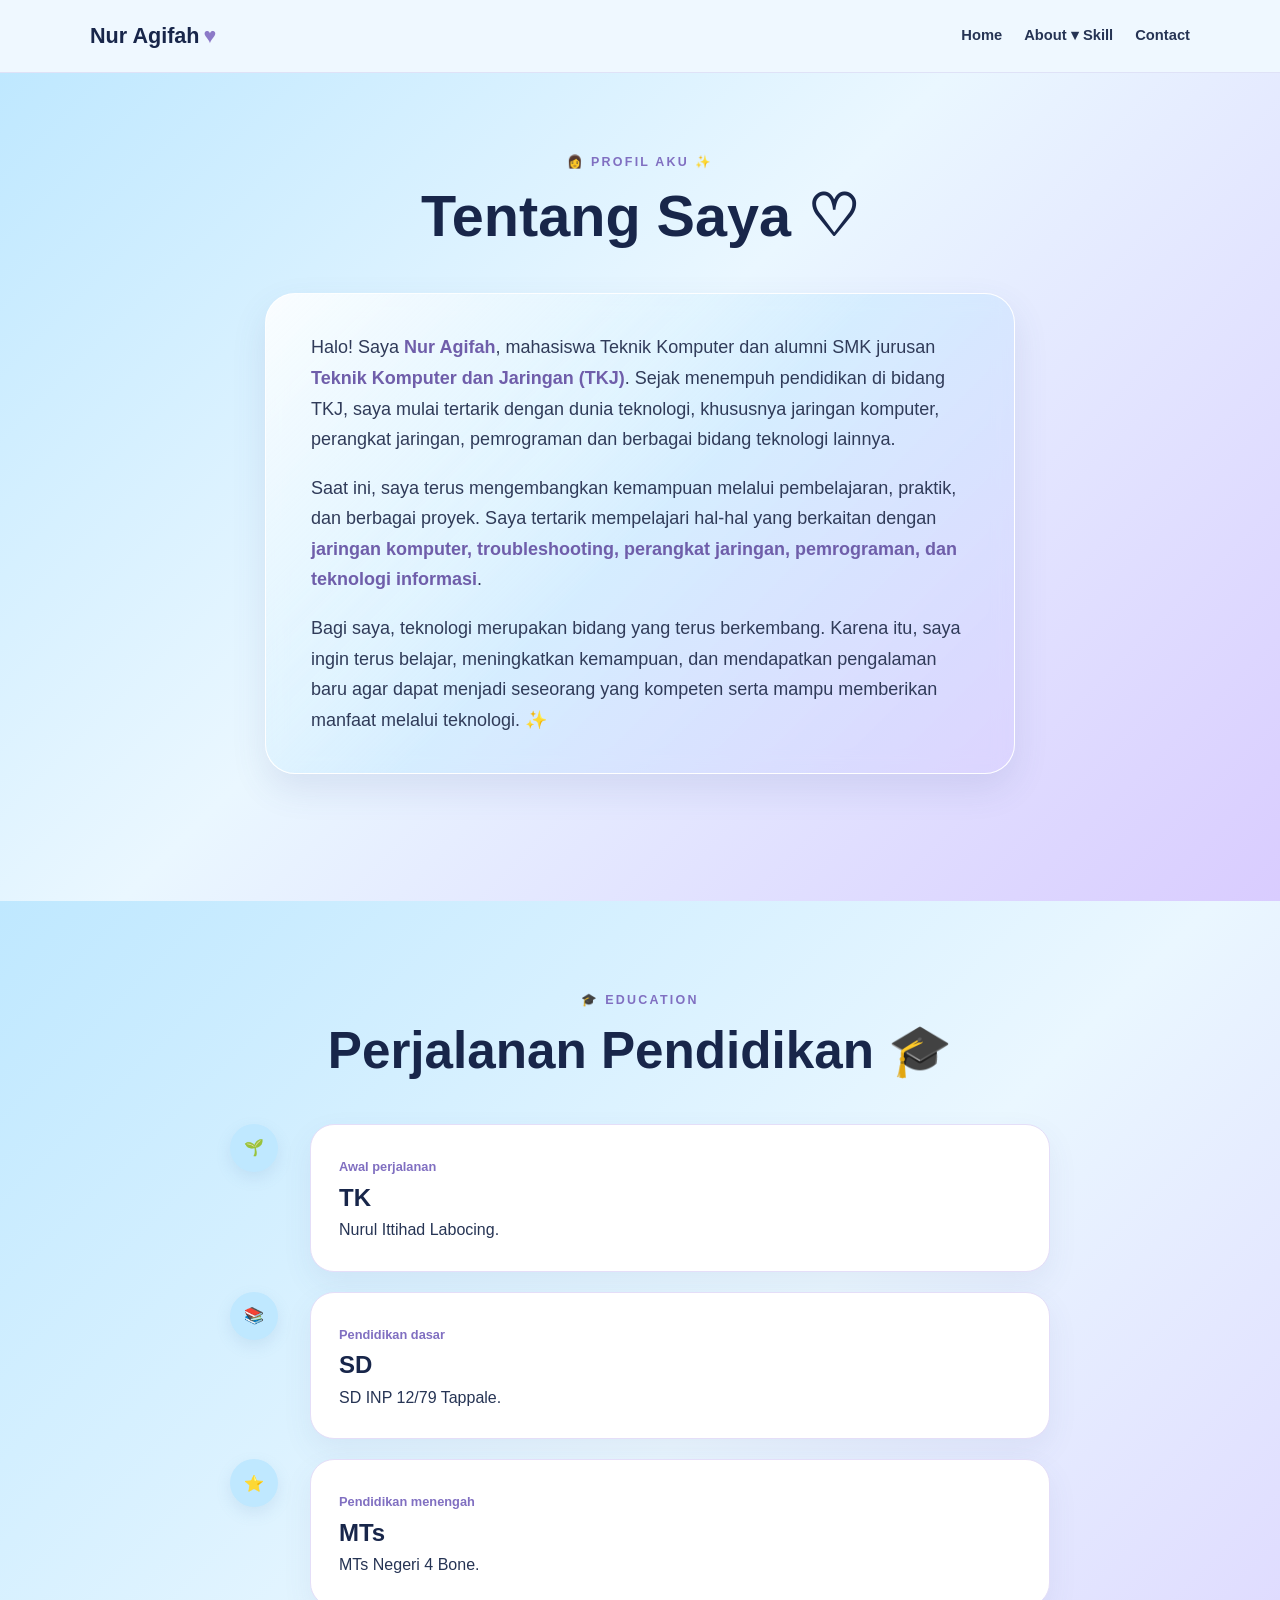
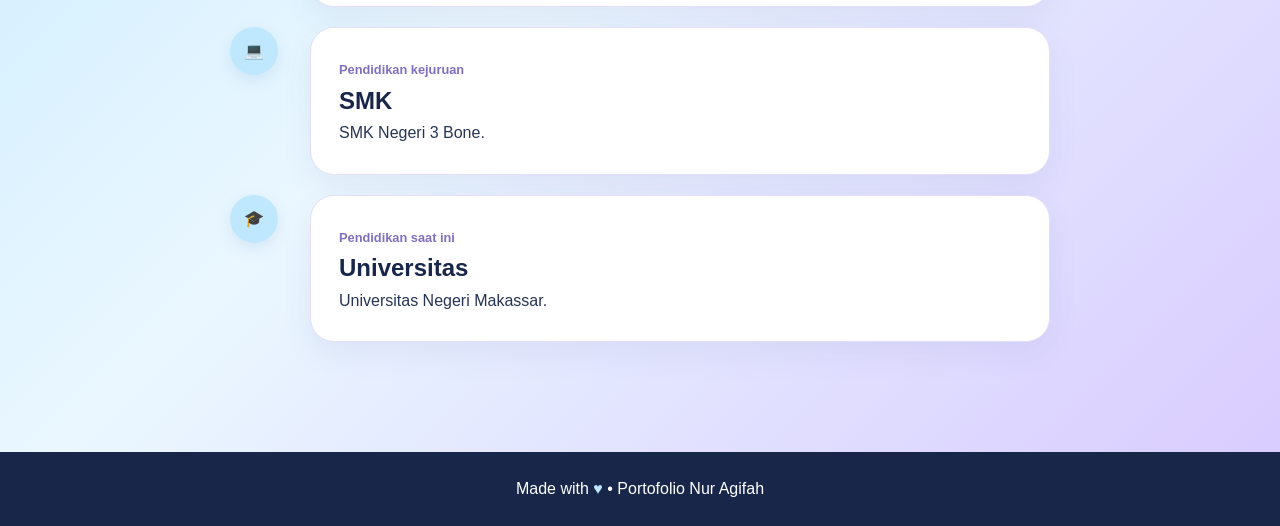
==== about.html @ 180d9f4a "Initial commit" ====
<!DOCTYPE html>
<html lang="id">

<head>
  <meta charset="UTF-8">
  <meta name="viewport" content="width=device-width, initial-scale=1.0">

  <title>About Me | Nur Agifah</title>

  <meta
    name="description"
    content="Tentang Nur Agifah, profil, pendidikan, dan kemampuan."
  >

  <link rel="stylesheet" href="css/reset.css">
  <link rel="stylesheet" href="css/variables.css">
  <link rel="stylesheet" href="css/components.css">
  <link rel="stylesheet" href="css/animations.css">
</head>

<body>

  <!-- ==================================================
       NAVBAR
  ================================================== -->

  <header class="navbar">

    <div class="container nav-inner">

      <!-- BRAND -->
      <a class="brand" href="index.html">
        Nur Agifah<span>♥</span>
      </a>

      <!-- MOBILE MENU -->
      <button
        class="menu-toggle"
        aria-label="Buka menu"
        type="button"
      >
        ☰
      </button>

      <!-- NAVIGATION -->
      <nav class="nav-menu">

        <a href="index.html">
          Home
        </a>

        <!-- ABOUT DROPDOWN -->
        <div class="dropdown">

          <button
            type="button"
            class="dropdown-btn"
          >
            About ▾
          </button>

          <div class="dropdown-menu">

            <!-- PROFIL -->
            <a href="about.html#profil">
              Profil
            </a>

            <!-- PENDIDIKAN -->
            <a href="about.html#pendidikan">
              Pendidikan
            </a>

          </div>

             <a href="skill.html#skills">
              Skill
             </a>
        </div>

        <a href="contact.html">
          Contact
        </a>

      </nav>

    </div>

  </header>
 
<!-- ==================================================
     PROFIL AKU
================================================== -->

<section
  id="profil"
  class="profile-section"
>

  <div class="container">

    <div class="section-heading center reveal">

      <p class="eyebrow">
        👩 PROFIL AKU ✨
      </p>

      <h1>
        Tentang Saya ♡
      </h1>

    </div>


    <div class="profile-card reveal">

      <!-- PERKENALAN -->

      <p>
        Halo! Saya <strong>Nur Agifah</strong>, mahasiswa Teknik Komputer
        dan alumni SMK jurusan <strong>Teknik Komputer dan Jaringan (TKJ)</strong>.
        Sejak menempuh pendidikan di bidang TKJ, saya mulai tertarik dengan
        dunia teknologi, khususnya jaringan komputer, perangkat jaringan,
        pemrograman dan berbagai bidang teknologi lainnya.
      </p>

      <p>
        Saat ini, saya terus mengembangkan kemampuan melalui pembelajaran,
        praktik, dan berbagai proyek. Saya tertarik mempelajari hal-hal yang
        berkaitan dengan <strong>jaringan komputer, troubleshooting,
        perangkat jaringan, pemrograman, dan teknologi informasi</strong>.
      </p>

      <p>
        Bagi saya, teknologi merupakan bidang yang terus berkembang.
        Karena itu, saya ingin terus belajar, meningkatkan kemampuan,
        dan mendapatkan pengalaman baru agar dapat menjadi seseorang
        yang kompeten serta mampu memberikan manfaat melalui teknologi. ✨
      </p>

    </div>

  </div>

</section>


<!-- ==================================================
     PENDIDIKAN
================================================== -->

<section
  id="pendidikan"
  class="section"
>

  <div class="container">

    <div class="section-heading center reveal">

      <p class="eyebrow">
        🎓 EDUCATION
      </p>

      <h2>
        Perjalanan Pendidikan 🎓
      </h2>

    </div>


    <div class="timeline">


      <!-- ================= TK ================= -->

      <article class="timeline-item reveal">

        <div class="dot">
          🌱
        </div>

        <div class="card">

          <span class="period">
            Awal perjalanan
          </span>

          <h3>
            TK
          </h3>

          <p>
            Nurul Ittihad Labocing.
          </p>

        </div>

      </article>


      <!-- ================= SD ================= -->

      <article class="timeline-item reveal">

        <div class="dot">
          📚
        </div>

        <div class="card">

          <span class="period">
            Pendidikan dasar
          </span>

          <h3>
            SD
          </h3>

          <p>
            SD INP 12/79 Tappale.
          </p>

        </div>

      </article>


      <!-- ================= MTS ================= -->

      <article class="timeline-item reveal">

        <div class="dot">
          ⭐
        </div>

        <div class="card">

          <span class="period">
            Pendidikan menengah
          </span>

          <h3>
            MTs
          </h3>

          <p>
            MTs Negeri 4 Bone.
          </p>

        </div>

      </article>


      <!-- ================= SMK ================= -->

      <article class="timeline-item reveal">

        <div class="dot">
          💻
        </div>

        <div class="card">

          <span class="period">
            Pendidikan kejuruan
          </span>

          <h3>
            SMK
          </h3>

          <p>
            SMK Negeri 3 Bone.
          </p>

        </div>

      </article>


      <!-- ================= UNIVERSITAS ================= -->

      <article class="timeline-item reveal">

        <div class="dot">
          🎓
        </div>

        <div class="card">

          <span class="period">
            Pendidikan saat ini
          </span>

          <h3>
            Universitas
          </h3>

          <p>
            Universitas Negeri Makassar.
          </p>

        </div>

      </article>


    </div>

  </div>

</section>

  <!-- ==================================================
       FOOTER
  ================================================== -->

  <footer>

    <div class="container">

      Made with
      <span>♥</span>
      • Portofolio Nur Agifah

    </div>

  </footer>


  <!-- ==================================================
       JAVASCRIPT
  ================================================== -->

  <script src="js/script.js"></script>

</body>

</html>
---- css/variables.css ----
:root {
  --baby: #bfe8ff;
  --lav: #d9ccff;
  --cream: #fff8e9;
  --navy: #18264a;
  --white: #fff;
  --text: #263454;
  --muted: #68738d;
  --shadow: 0 16px 40px rgba(24, 38, 74, 0.10);
  --radius: 24px;
}
---- css/components.css ----
/* ==================================================
   GLOBAL
================================================== */

body {
  background: #f8fbff;
  color: #263454;
  overflow-x: hidden;
}

.container {
  width: min(1100px, 92%);
  margin: auto;
}

.section {
  padding: 90px 0;
}

.cream-bg {
  background: linear-gradient(
    135deg,
    #bfe8ff 0%,
    #eaf7ff 45%,
    #d9ccff 100%
  );
}

.lavender-bg {
  background: linear-gradient(
    135deg,
    #eaf7ff 0%,
    #eee9ff 50%,
    #d9ccff 100%
  );
}


/* ==================================================
   NAVBAR
================================================== */

.navbar {
  position: sticky;
  top: 0;
  z-index: 20;

  background: rgba(239, 248, 255, 0.94);

  backdrop-filter: blur(12px);

  border-bottom: 1px solid rgba(126, 103, 200, 0.15);
}

.nav-inner {
  height: 72px;

  display: flex;
  align-items: center;
  justify-content: space-between;
}

.brand {
  font-weight: 900;
  font-size: 1.35rem;
  color: #18264a;
}

.brand span {
  color: #8c7ac8;
  margin-left: 4px;
}

.nav-menu {
  display: flex;
  align-items: center;
  gap: 22px;

  font-weight: 700;
  font-size: 0.92rem;
}

.nav-menu a:hover,
.dropdown-btn:hover {
  color: #806fc1;
}

.dropdown {
  position: relative;
}

.dropdown-btn {
  border: 0;
  background: none;

  color: #263454;

  font-weight: 700;

  cursor: pointer;
}

.dropdown-menu {
  display: none;

  position: absolute;

  top: 28px;
  left: -12px;

  background: #ffffff;

  border: 1px solid #ddd5f5;

  border-radius: 16px;

  padding: 10px;

  box-shadow: 0 15px 35px rgba(72, 74, 130, 0.14);

  min-width: 150px;
}

.dropdown:hover .dropdown-menu {
  display: block;
}

.dropdown-menu a {
  display: block;

  padding: 8px 12px;

  border-radius: 10px;
}

.dropdown-menu a:hover {
  background: #eee9ff;
}

.menu-toggle {
  display: none;

  border: 0;

  background: #bfe8ff;

  color: #18264a;

  padding: 8px 12px;

  border-radius: 12px;

  cursor: pointer;
}


/* ==================================================
   HERO / HOME
================================================== */

.hero {
  background: linear-gradient(
    135deg,
    #bfe8ff 0%,
    #e4f6ff 45%,
    #d9ccff 100%
  );

  min-height: calc(100vh - 72px);

  display: flex;
  align-items: center;
}

.hero-grid {
  display: grid;

  grid-template-columns: 1.2fr 0.8fr;

  gap: 60px;

  align-items: center;
}

.eyebrow {
  font-size: 0.78rem;

  letter-spacing: 0.18em;

  font-weight: 900;

  color: #806fc1;

  margin-bottom: 12px;
}

.hero h1 {
  font-size: clamp(3rem, 7vw, 5.8rem);

  line-height: 0.98;

  color: #18264a;

  max-width: 700px;
}

.hero h1 span {
  color: #8c7ac8;
}

.lead {
  font-size: 1.12rem;

  color: #53617d;

  max-width: 620px;

  margin: 24px 0;
}

.hero-actions {
  display: flex;

  gap: 12px;

  flex-wrap: wrap;
}

.btn {
  display: inline-block;

  padding: 13px 20px;

  border-radius: 999px;

  font-weight: 800;

  transition: 0.25s;
}

.btn:hover {
  transform: translateY(-3px);
}

.btn-primary {
  background: #18264a;

  color: white;
}

.btn-primary:hover {
  background: #4b5d91;
}

.btn-secondary {
  background: #ffffff;

  color: #18264a;

  border: 2px solid #c8bff0;
}

.btn-secondary:hover {
  background: #eee9ff;
}


/* ==================================================
   HERO CARD
================================================== */

.hero-card {
  min-height: 460px;

  max-width: 330px;

  margin: auto;

  width: 100%;

  background: rgba(255, 255, 255, 0.72);

  border: 2px solid rgba(255, 255, 255, 0.9);

  border-radius: 42px;

  display: flex;

  flex-direction: column;

  align-items: center;

  justify-content: center;

  box-shadow: 0 18px 45px rgba(73, 91, 145, 0.14);

  position: relative;
}


/* ==================================================
   PROFILE PHOTO
================================================== */

.profile-photo {
  width: 250px;
  height: 300px;

  margin: 0 auto 20px;

  padding: 7px;

  background: linear-gradient(
    135deg,
    #9edcff,
    #a99bdd,
    #d9ccff
  );

  border-radius: 28px;

  box-shadow:
    0 15px 35px rgba(73, 91, 145, 0.18);
}

.profile-photo img {
  width: 100%;
  height: 100%;

  object-fit: cover;

  display: block;

  border-radius: 22px;

  border: 4px solid white;
}

.hero-card h3 {
  margin-top: 20px;

  color: #18264a;
}

.hero-card p {
  color: #68738d;
}


/* ==================================================
   SPARKLE
================================================== */

.sparkle {
  position: absolute;

  font-size: 1.7rem;

  color: #8c7ac8;
}

.s1 {
  top: 50px;
  left: 42px;
}

.s2 {
  right: 44px;
  top: 110px;
}

.s3 {
  bottom: 48px;
  left: 68px;
}


/* ==================================================
   ABOUT
================================================== */

.two-col {
  display: grid;

  grid-template-columns: 0.8fr 1.2fr;

  gap: 50px;

  align-items: center;
}

#about {
  background: linear-gradient(
    135deg,
    #bfe8ff 0%,
    #eaf7ff 45%,
    #d9ccff 100%
  );
}

.section-heading h2 {
  font-size: clamp(2rem, 4vw, 3.2rem);

  line-height: 1.1;

  color: #18264a;
}

.section-heading h2 span {
  color: #8c7ac8;
}

.center {
  text-align: center;

  margin-bottom: 45px;
}

.card {
  background: #ffffff;

  border: 1px solid #e4def8;

  border-radius: 24px;

  padding: 28px;

  box-shadow:
    0 12px 30px rgba(73, 91, 145, 0.08);
}

.card p + p {
  margin-top: 12px;
}

.tag-row {
  display: flex;

  flex-wrap: wrap;

  gap: 9px;

  margin-top: 20px;
}

.tag-row span {
  background: #d9ccff;

  color: #3d326b;

  padding: 7px 12px;

  border-radius: 999px;

  font-weight: 700;

  font-size: 0.85rem;
}


/* ==================================================
   PROFIL AKU
================================================== */

.profile-section {
  min-height: calc(100vh - 72px);

  padding: 80px 0;

  background: linear-gradient(
    135deg,
    #bfe8ff 0%,
    #eaf7ff 45%,
    #d9ccff 100%
  );
}

.profile-section .section-heading h1 {
  font-size: clamp(2.4rem, 5vw, 3.6rem);

  line-height: 1.1;

  color: #18264a;

  margin-top: 8px;
}


/* ==================================================
   BINGKAI PROFIL
================================================== */

.profile-card {
  width: min(750px, 100%);

  margin: 30px auto 0;

  padding: 38px 45px;

  background: linear-gradient(
    135deg,
    rgba(255, 255, 255, 0.88),
    rgba(191, 232, 255, 0.45),
    rgba(217, 204, 255, 0.45)
  );

  border: 1px solid rgba(255, 255, 255, 0.95);

  border-radius: 30px;

  box-shadow:
    0 15px 35px rgba(73, 91, 145, 0.12);

  backdrop-filter: blur(10px);

  transition: 0.3s ease;
}

.profile-card:hover {
  transform: translateY(-5px);

  box-shadow:
    0 20px 45px rgba(73, 91, 145, 0.16);
}

.profile-card p {
  font-size: 18px;

  line-height: 1.7;

  margin-bottom: 18px;

  color: #303b59;
}

.profile-card p:last-child {
  margin-bottom: 0;
}

.profile-card strong {
  color: #6f5eaa;

  font-weight: 800;
}


/* ==================================================
   ABOUT BOX
================================================== */

.about-box {
  width: min(750px, 100%);

  margin: 35px auto 0;

  padding: 35px 40px;

  background: linear-gradient(
    135deg,
    rgba(255, 255, 255, 0.90),
    rgba(191, 232, 255, 0.55),
    rgba(217, 204, 255, 0.55)
  );

  border-radius: 28px;

  box-shadow:
    0 15px 35px rgba(73, 91, 145, 0.10);

  border: 1px solid rgba(255, 255, 255, 0.95);

  backdrop-filter: blur(10px);
}

.about-box .eyebrow {
  margin-bottom: 10px;
}

.about-box h2 {
  color: #18264a;

  font-size: clamp(1.8rem, 4vw, 2.5rem);

  line-height: 1.2;

  margin-bottom: 20px;
}

.about-box p:not(.eyebrow) {
  color: #303b59;

  font-size: 17px;

  line-height: 1.8;

  margin-bottom: 15px;
}

.about-box p:last-child {
  margin-bottom: 0;
}

.about-box strong {
  color: #6f5eaa;

  font-weight: 800;
}


/* ==================================================
   EDUCATION
================================================== */

#pendidikan {
  background: linear-gradient(
    135deg,
    #bfe8ff 0%,
    #eaf7ff 50%,
    #d9ccff 100%
  );
}

.timeline {
  max-width: 820px;

  margin: auto;
}

.timeline-item {
  display: grid;

  grid-template-columns: 60px 1fr;

  gap: 20px;

  margin-bottom: 20px;

  align-items: start;
}

.dot {
  width: 48px;
  height: 48px;

  border-radius: 50%;

  background: #bfe8ff;

  color: #18264a;

  display: grid;

  place-items: center;

  box-shadow:
    0 6px 15px rgba(100, 150, 190, 0.15);
}

.period {
  font-size: 0.8rem;

  color: #806fc1;

  font-weight: 800;
}

.timeline h3 {
  font-size: 1.5rem;

  color: #18264a;
}


/* ==================================================
   SKILLS
================================================== */

#skills {
  min-height: calc(100vh - 72px);

  padding: 85px 0;

  background: linear-gradient(
    135deg,
    #bfe8ff 0%,
    #eaf7ff 50%,
    #d9ccff 100%
  );
}


/* JUDUL SKILL */

#skills .section-heading {
  max-width: 850px;

  margin: 0 auto 45px;

  text-align: center;
}

#skills .section-heading .eyebrow {
  margin-bottom: 12px;
}

#skills .section-heading h2 {
  font-size: clamp(2rem, 4vw, 3rem);

  line-height: 1.2;

  color: #18264a;

  margin-bottom: 18px;
}

#skills .section-heading p:not(.eyebrow) {
  max-width: 650px;

  margin: 0 auto;

  color: #53617d;

  font-size: 1.05rem;

  line-height: 1.7;
}


/* GRID SKILL */

.skill-grid {
  width: 100%;

  display: grid;

  grid-template-columns:
    repeat(4, minmax(0, 1fr));

  gap: 22px;

  align-items: stretch;
}


/* KARTU SKILL */

.skill-card {
  min-height: 285px;

  background: rgba(255, 255, 255, 0.82);

  border: 1px solid rgba(255, 255, 255, 0.95);

  border-radius: 24px;

  padding: 28px;

  box-shadow:
    0 12px 30px rgba(73, 91, 145, 0.10);

  transition:
    transform 0.3s ease,
    box-shadow 0.3s ease;

  display: flex;

  flex-direction: column;
}


/* ICON */

.skill-card > div:first-child {
  font-size: 2.2rem;

  margin-bottom: 12px;
}


/* NAMA SKILL */

.skill-card h3 {
  color: #18264a;

  font-size: 1.3rem;

  margin: 0 0 12px;
}


/* DESKRIPSI SKILL */

.skill-card p {
  color: #53617d;

  font-size: 0.95rem;

  line-height: 1.6;

  margin-bottom: 20px;
}


/* BAR */

.bar {
  width: 100%;

  height: 9px;

  background: #e1eaff;

  border-radius: 999px;

  overflow: hidden;

  margin-top: auto;
}

.bar span {
  display: block;

  height: 100%;

  background: linear-gradient(
    90deg,
    #9edcff,
    #9b88d0
  );

  border-radius: 999px;
}


/* PERSENTASE */

.skill-card small {
  display: block;

  text-align: right;

  margin-top: 8px;

  font-size: 0.9rem;

  font-weight: 800;

  color: #6f5eaa;
}


/* HOVER */

.skill-card:hover {
  transform: translateY(-7px);

  box-shadow:
    0 18px 40px rgba(73, 91, 145, 0.16);
}


/* ==================================================
   CONTACT BOX
================================================== */

.contact-box {
  background: linear-gradient(
    135deg,
    #bfe8ff,
    #d9ccff
  );

  border-radius: 32px;

  padding: 42px;

  display: flex;

  justify-content: space-between;

  align-items: center;

  gap: 30px;

  box-shadow:
    0 16px 40px rgba(73, 91, 145, 0.12);
}

.contact-box h2 {
  font-size: clamp(2rem, 4vw, 3rem);

  line-height: 1.1;

  color: #18264a;
}

.contact-actions {
  display: flex;

  gap: 10px;

  flex-wrap: wrap;
}


/* ==================================================
   CONTACT PAGE
================================================== */

.contact-section {
  min-height: calc(100vh - 72px);

  padding: 80px 0;

  background: linear-gradient(
    135deg,
    #bfe8ff,
    #eaf7ff,
    #d9ccff
  );

  display: flex;

  align-items: center;
}

.contact-card {
  display: grid;

  grid-template-columns: 0.9fr 1.1fr;

  gap: 45px;

  background: rgba(255, 255, 255, 0.76);

  border: 1px solid rgba(255, 255, 255, 0.95);

  border-radius: 30px;

  padding: 45px;

  box-shadow:
    0 20px 50px rgba(73, 91, 145, 0.12);

  backdrop-filter: blur(10px);
}


/* ==================================================
   CONTACT LEFT
================================================== */

.contact-info h1 {
  font-size: clamp(2.2rem, 5vw, 3.5rem);

  line-height: 1.1;

  color: #18264a;

  margin-bottom: 18px;
}

.contact-description {
  color: #68738d;

  max-width: 450px;

  margin-bottom: 30px;
}

.contact-detail {
  display: flex;

  flex-direction: column;

  gap: 20px;
}

.contact-item {
  display: flex;

  align-items: center;

  gap: 15px;

  padding: 15px;

  background: rgba(255, 255, 255, 0.75);

  border: 1px solid #e4def8;

  border-radius: 18px;

  transition: 0.3s ease;
}

.contact-item:hover {
  transform: translateX(6px);

  box-shadow:
    0 8px 20px rgba(73, 91, 145, 0.10);
}

.contact-icon {
  width: 48px;
  height: 48px;

  border-radius: 50%;

  background: #d9ccff;

  color: #5c4c94;

  display: grid;

  place-items: center;

  font-size: 1.3rem;
}

.contact-item h3 {
  font-size: 0.9rem;

  color: #18264a;

  margin-bottom: 2px;
}

.contact-item a {
  color: #806fc1;

  font-size: 0.9rem;

  font-weight: 600;
}

.contact-item a:hover {
  text-decoration: underline;

  color: #6553a0;
}


/* ==================================================
   CONTACT FORM
================================================== */

.contact-form {
  background: rgba(255, 255, 255, 0.72);

  border-radius: 24px;

  padding: 30px;
}

.form-title {
  display: flex;

  align-items: center;

  justify-content: center;

  gap: 8px;

  margin-bottom: 25px;
}

.form-title span {
  font-size: 1.2rem;
}

.form-title h2 {
  color: #18264a;

  font-size: 1.4rem;
}

.form-group {
  margin-bottom: 16px;
}

.form-group label {
  display: block;

  font-size: 0.85rem;

  font-weight: 700;

  color: #18264a;

  margin-bottom: 6px;
}

.form-group input,
.form-group textarea {
  width: 100%;

  border: 1px solid #d8d2e8;

  border-radius: 12px;

  padding: 12px 14px;

  background: rgba(255, 255, 255, 0.85);

  color: #18264a;

  outline: none;

  transition: 0.25s ease;

  box-sizing: border-box;
}

.form-group input:focus,
.form-group textarea:focus {
  border-color: #9edcff;

  box-shadow:
    0 0 0 3px rgba(158, 220, 255, 0.25);
}

.form-group textarea {
  resize: vertical;

  min-height: 120px;
}

.send-button {
  border: none;

  background: #8c7ac8;

  color: white;

  padding: 12px 24px;

  border-radius: 999px;

  font-weight: 800;

  cursor: pointer;

  transition: 0.3s ease;
}

.send-button:hover {
  transform: translateY(-3px);

  background: #7563b0;

  box-shadow:
    0 8px 20px rgba(117, 99, 176, 0.25);
}


/* ==================================================
   FOOTER
================================================== */

footer {
  background: #18264a;

  color: white;

  padding: 24px;

  text-align: center;
}

footer span {
  color: #bfe8ff;
}


/* ==================================================
   TABLET
================================================== */

@media (max-width: 800px) {

  .nav-menu {
    display: none;

    position: absolute;

    top: 72px;

    left: 0;

    right: 0;

    background: #edf8ff;

    padding: 18px;

    flex-direction: column;

    align-items: stretch;

    box-shadow:
      0 15px 30px rgba(73, 91, 145, 0.12);
  }

  .nav-menu.open {
    display: flex;
  }

  .menu-toggle {
    display: block;
  }

  .dropdown-menu {
    position: static;

    box-shadow: none;

    margin-top: 6px;

    background: #eee9ff;
  }

  .dropdown:hover .dropdown-menu {
    display: none;
  }

  .dropdown.open .dropdown-menu {
    display: block;
  }

  .hero-grid,
  .two-col {
    grid-template-columns: 1fr;
  }

  .hero-card {
    min-height: 440px;
  }

  .skill-grid {
    grid-template-columns:
      repeat(2, minmax(0, 1fr));

    gap: 18px;
  }

  .project-grid {
    grid-template-columns: 1fr;
  }

  .contact-box {
    flex-direction: column;

    align-items: flex-start;
  }

  .contact-section {
    padding: 50px 0;
  }

  .contact-card {
    grid-template-columns: 1fr;

    padding: 25px;

    gap: 30px;
  }

  .contact-form {
    padding: 20px;
  }
}


/* ==================================================
   SMALL MOBILE
================================================== */

@media (max-width: 600px) {

  .profile-section {
    padding: 60px 0;
  }

  .profile-card {
    padding: 28px 22px;

    border-radius: 24px;
  }

  .profile-card p {
    font-size: 16px;
  }

  .about-box {
    padding: 28px 22px;

    border-radius: 24px;
  }

  .about-box h2 {
    font-size: 1.8rem;
  }

  .about-box p:not(.eyebrow) {
    font-size: 16px;
  }
}


/* ==================================================
   EXTRA SMALL MOBILE
================================================== */

@media (max-width: 480px) {

  .section {
    padding: 65px 0;
  }

  .skill-grid {
    grid-template-columns: 1fr;
  }

  .hero h1 {
    font-size: 3.1rem;
  }

  .hero-card {
    max-width: 300px;

    min-height: 430px;
  }

  .profile-photo {
    width: 220px;

    height: 270px;
  }

  .timeline-item {
    grid-template-columns: 48px 1fr;
  }

  .dot {
    width: 42px;

    height: 42px;
  }

  .contact-box {
    padding: 28px;
  }

  .skill-card {
    min-height: 270px;

    padding: 24px;
  }
}
---- css/animations.css ----
.reveal {
  opacity: 0;
  transform: translateY(22px);
  transition: opacity 0.7s ease, transform 0.7s ease;
}

.reveal.visible {
  opacity: 1;
  transform: none;
}

.float {
  animation: float 4s ease-in-out infinite;
}

@keyframes float {
  0%,
  100% {
    transform: translateY(0);
  }

  50% {
    transform: translateY(-12px);
  }
}

@media (prefers-reduced-motion: reduce) {
  * {
    scroll-behavior: auto !important;
    animation: none !important;
    transition: none !important;
  }
}
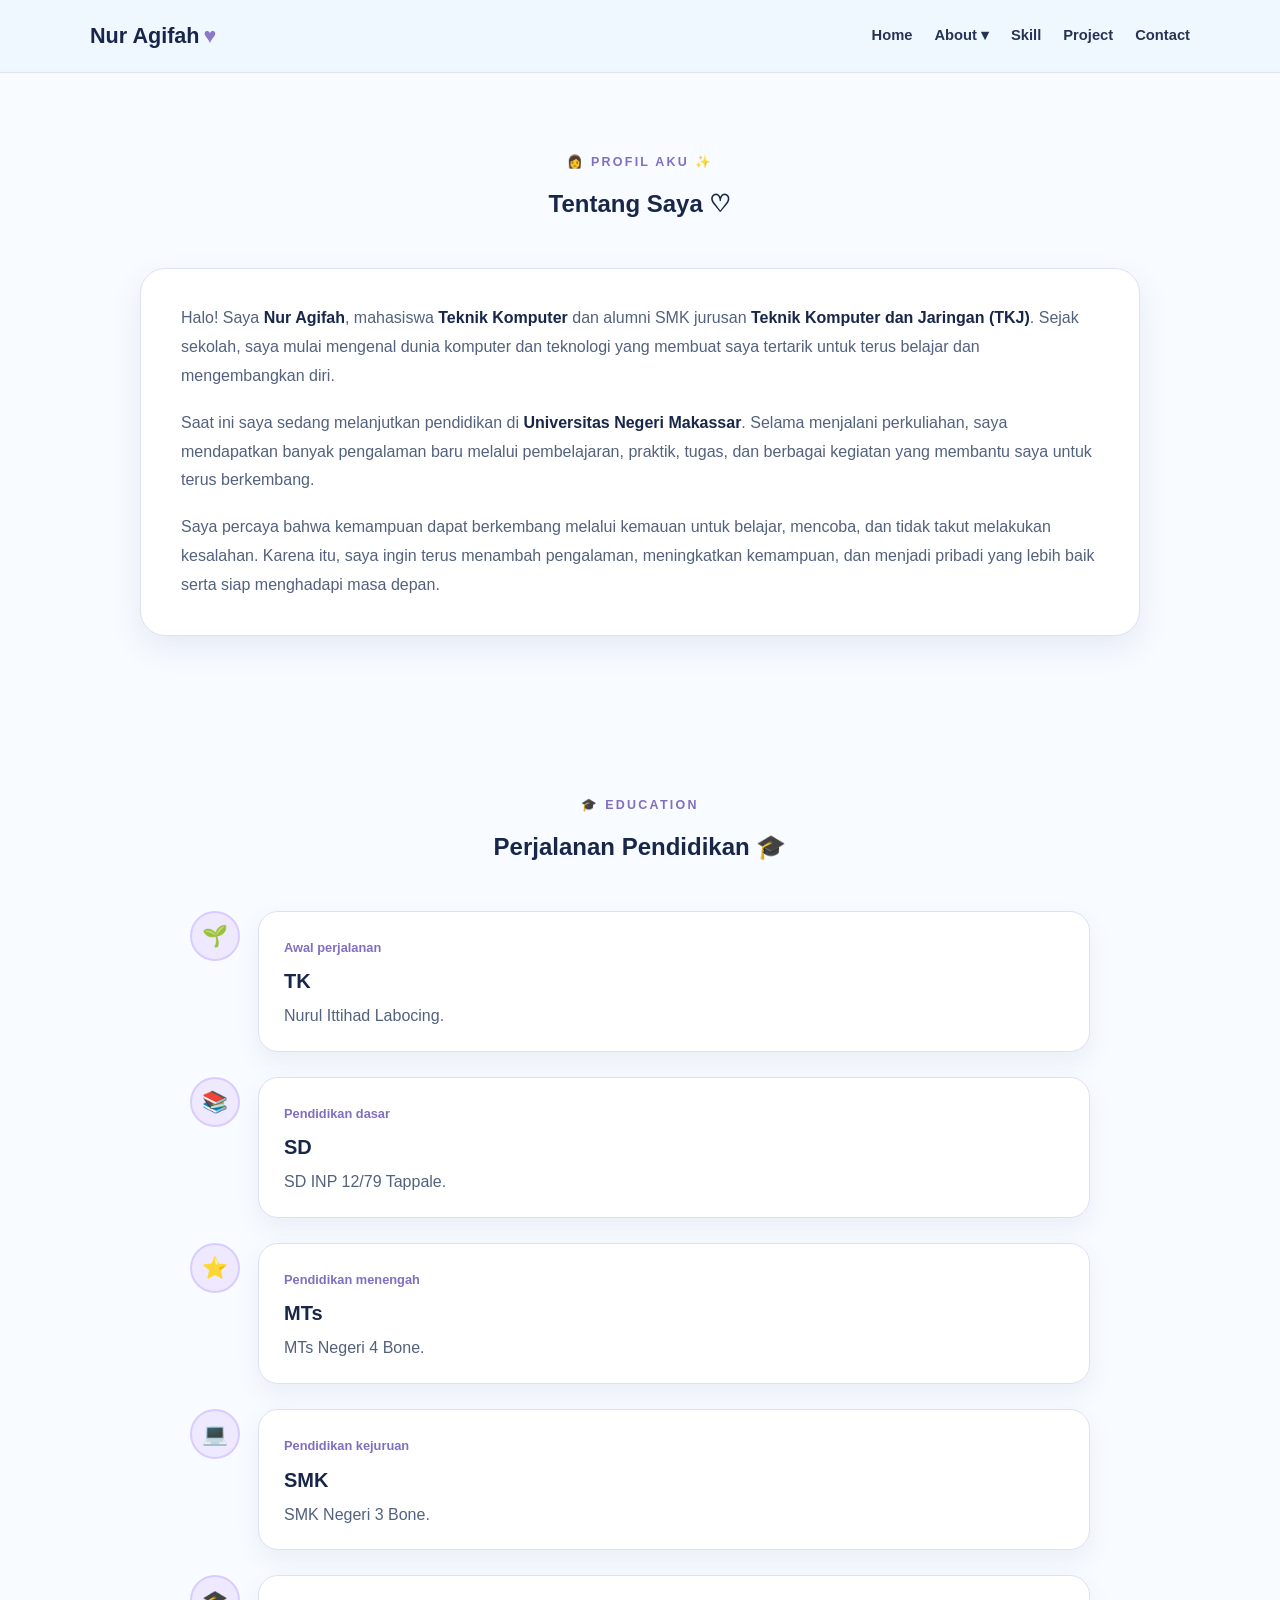
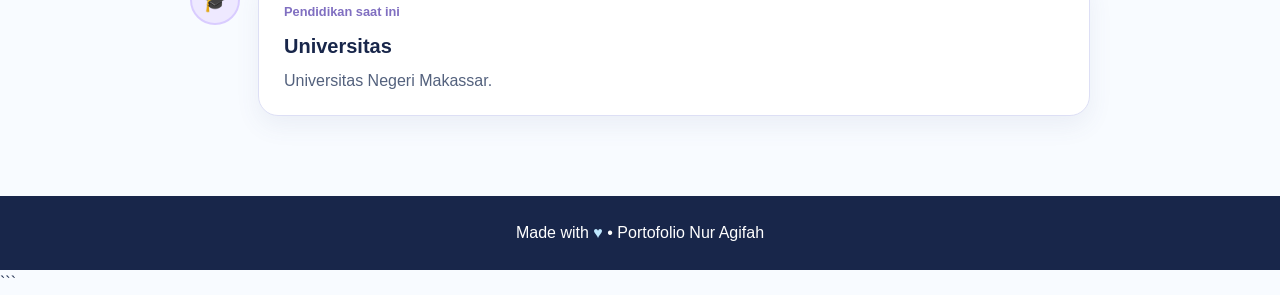
==== commit e72b954b: "Initial commit" ====
--- a/about.html
+++ b/about.html
@@ -2,8 +2,11 @@
 <html lang="id">
 
 <head>
+
   <meta charset="UTF-8">
-  <meta name="viewport" content="width=device-width, initial-scale=1.0">
+
+  <meta name="viewport"
+        content="width=device-width, initial-scale=1.0">
 
   <title>About Me | Nur Agifah</title>
 
@@ -16,78 +19,91 @@
   <link rel="stylesheet" href="css/variables.css">
   <link rel="stylesheet" href="css/components.css">
   <link rel="stylesheet" href="css/animations.css">
+
 </head>
 
+
 <body>
 
-  <!-- ==================================================
-       NAVBAR
-  ================================================== -->
-
-  <header class="navbar">
-
-    <div class="container nav-inner">
-
-      <!-- BRAND -->
-      <a class="brand" href="index.html">
-        Nur Agifah<span>♥</span>
+
+<!-- ==================================================
+     NAVBAR
+================================================== -->
+
+<header class="navbar">
+
+  <div class="container nav-inner">
+
+    <!-- BRAND -->
+
+    <a class="brand" href="index.html">
+      Nur Agifah<span>♥</span>
+    </a>
+
+
+    <!-- NAVIGATION -->
+
+    <nav class="nav-menu">
+
+      <a href="index.html">
+        Home
       </a>
 
-      <!-- MOBILE MENU -->
-      <button
-        class="menu-toggle"
-        aria-label="Buka menu"
-        type="button"
-      >
-        ☰
-      </button>
-
-      <!-- NAVIGATION -->
-      <nav class="nav-menu">
-
-        <a href="index.html">
-          Home
-        </a>
-
-        <!-- ABOUT DROPDOWN -->
-        <div class="dropdown">
-
-          <button
-            type="button"
-            class="dropdown-btn"
-          >
-            About ▾
-          </button>
-
-          <div class="dropdown-menu">
-
-            <!-- PROFIL -->
-            <a href="about.html#profil">
-              Profil
-            </a>
-
-            <!-- PENDIDIKAN -->
-            <a href="about.html#pendidikan">
-              Pendidikan
-            </a>
-
-          </div>
-
-             <a href="skill.html#skills">
-              Skill
-             </a>
-        </div>
-
-        <a href="contact.html">
-          Contact
-        </a>
-
-      </nav>
-
-    </div>
-
-  </header>
- 
+
+      <!-- ABOUT DROPDOWN -->
+
+      <div class="dropdown">
+
+        <button
+          type="button"
+          class="dropdown-btn"
+        >
+          About ▾
+        </button>
+
+        <div class="dropdown-menu">
+
+          <a href="about.html#profil">
+            Profil
+          </a>
+
+          <a href="about.html#pendidikan">
+            Pendidikan
+          </a>
+
+        </div>
+
+      </div>
+
+
+      <!-- SKILL -->
+
+      <a href="skill.html#skills">
+        Skill
+      </a>
+
+
+      <!-- PROJECT -->
+
+      <a href="project.html">
+        Project
+      </a>
+
+
+      <!-- CONTACT -->
+
+      <a href="contact.html">
+        Contact
+      </a>
+
+    </nav>
+
+  </div>
+
+</header>
+
+
+
 <!-- ==================================================
      PROFIL AKU
 ================================================== -->
@@ -114,35 +130,49 @@
 
     <div class="profile-card reveal">
 
+
       <!-- PERKENALAN -->
 
       <p>
-        Halo! Saya <strong>Nur Agifah</strong>, mahasiswa Teknik Komputer
-        dan alumni SMK jurusan <strong>Teknik Komputer dan Jaringan (TKJ)</strong>.
-        Sejak menempuh pendidikan di bidang TKJ, saya mulai tertarik dengan
-        dunia teknologi, khususnya jaringan komputer, perangkat jaringan,
-        pemrograman dan berbagai bidang teknologi lainnya.
-      </p>
+
+        Halo! Saya <strong>Nur Agifah</strong>, mahasiswa
+        <strong>Teknik Komputer</strong> dan alumni SMK jurusan
+        <strong>Teknik Komputer dan Jaringan (TKJ)</strong>.
+        Sejak sekolah, saya mulai mengenal dunia komputer dan
+        teknologi yang membuat saya tertarik untuk terus belajar
+        dan mengembangkan diri.
+
+      </p>
+
 
       <p>
-        Saat ini, saya terus mengembangkan kemampuan melalui pembelajaran,
-        praktik, dan berbagai proyek. Saya tertarik mempelajari hal-hal yang
-        berkaitan dengan <strong>jaringan komputer, troubleshooting,
-        perangkat jaringan, pemrograman, dan teknologi informasi</strong>.
-      </p>
+
+        Saat ini saya sedang melanjutkan pendidikan di
+        <strong>Universitas Negeri Makassar</strong>. Selama
+        menjalani perkuliahan, saya mendapatkan banyak pengalaman
+        baru melalui pembelajaran, praktik, tugas, dan berbagai
+        kegiatan yang membantu saya untuk terus berkembang.
+
+      </p>
+
 
       <p>
-        Bagi saya, teknologi merupakan bidang yang terus berkembang.
-        Karena itu, saya ingin terus belajar, meningkatkan kemampuan,
-        dan mendapatkan pengalaman baru agar dapat menjadi seseorang
-        yang kompeten serta mampu memberikan manfaat melalui teknologi. ✨
-      </p>
+
+        Saya percaya bahwa kemampuan dapat berkembang melalui
+        kemauan untuk belajar, mencoba, dan tidak takut melakukan
+        kesalahan. Karena itu, saya ingin terus menambah pengalaman,
+        meningkatkan kemampuan, dan menjadi pribadi yang lebih baik
+        serta siap menghadapi masa depan.
+
+      </p>
+
 
     </div>
 
   </div>
 
 </section>
+
 
 
 <!-- ==================================================
@@ -199,6 +229,7 @@
       </article>
 
 
+
       <!-- ================= SD ================= -->
 
       <article class="timeline-item reveal">
@@ -226,6 +257,7 @@
       </article>
 
 
+
       <!-- ================= MTS ================= -->
 
       <article class="timeline-item reveal">
@@ -253,6 +285,7 @@
       </article>
 
 
+
       <!-- ================= SMK ================= -->
 
       <article class="timeline-item reveal">
@@ -280,6 +313,7 @@
       </article>
 
 
+
       <!-- ================= UNIVERSITAS ================= -->
 
       <article class="timeline-item reveal">
@@ -313,29 +347,34 @@
 
 </section>
 
-  <!-- ==================================================
-       FOOTER
-  ================================================== -->
-
-  <footer>
-
-    <div class="container">
-
-      Made with
-      <span>♥</span>
-      • Portofolio Nur Agifah
-
-    </div>
-
-  </footer>
-
-
-  <!-- ==================================================
-       JAVASCRIPT
-  ================================================== -->
-
-  <script src="js/script.js"></script>
+
+
+<!-- ==================================================
+     FOOTER
+================================================== -->
+
+<footer>
+
+  <div class="container">
+
+    Made with
+    <span>♥</span>
+    • Portofolio Nur Agifah
+
+  </div>
+
+</footer>
+
+
+
+<!-- ==================================================
+     JAVASCRIPT
+================================================== -->
+
+<script src="js/script.js"></script>
+
 
 </body>
 
-</html>+</html>
+```
--- a/css/components.css
+++ b/css/components.css
@@ -3,36 +3,14 @@
 ================================================== */
 
 body {
-  background: #f8fbff;
-  color: #263454;
-  overflow-x: hidden;
+    background: #f8fbff;
+    color: #263454;
+    overflow-x: hidden;
 }
 
 .container {
-  width: min(1100px, 92%);
-  margin: auto;
-}
-
-.section {
-  padding: 90px 0;
-}
-
-.cream-bg {
-  background: linear-gradient(
-    135deg,
-    #bfe8ff 0%,
-    #eaf7ff 45%,
-    #d9ccff 100%
-  );
-}
-
-.lavender-bg {
-  background: linear-gradient(
-    135deg,
-    #eaf7ff 0%,
-    #eee9ff 50%,
-    #d9ccff 100%
-  );
+    width: min(1100px, 92%);
+    margin: auto;
 }
 
 
@@ -41,1003 +19,759 @@
 ================================================== */
 
 .navbar {
-  position: sticky;
-  top: 0;
-  z-index: 20;
-
-  background: rgba(239, 248, 255, 0.94);
-
-  backdrop-filter: blur(12px);
-
-  border-bottom: 1px solid rgba(126, 103, 200, 0.15);
+    position: sticky;
+    top: 0;
+    z-index: 20;
+
+    background: rgba(239, 248, 255, 0.94);
+    backdrop-filter: blur(12px);
+
+    border-bottom: 1px solid rgba(126, 103, 200, 0.15);
 }
 
 .nav-inner {
-  height: 72px;
-
-  display: flex;
-  align-items: center;
-  justify-content: space-between;
+    height: 72px;
+
+    display: flex;
+    align-items: center;
+    justify-content: space-between;
 }
 
 .brand {
-  font-weight: 900;
-  font-size: 1.35rem;
-  color: #18264a;
+    font-weight: 900;
+    font-size: 1.35rem;
+
+    color: #18264a;
+    text-decoration: none;
 }
 
 .brand span {
-  color: #8c7ac8;
-  margin-left: 4px;
+    color: #8c7ac8;
+    margin-left: 4px;
 }
 
 .nav-menu {
-  display: flex;
-  align-items: center;
-  gap: 22px;
-
-  font-weight: 700;
-  font-size: 0.92rem;
+    display: flex;
+    align-items: center;
+
+    gap: 22px;
+
+    font-weight: 700;
+    font-size: 0.92rem;
+}
+
+.nav-menu a {
+    color: #263454;
+    text-decoration: none;
 }
 
 .nav-menu a:hover,
 .dropdown-btn:hover {
-  color: #806fc1;
-}
+    color: #806fc1;
+}
+
+
+/* ==================================================
+   DROPDOWN
+================================================== */
 
 .dropdown {
-  position: relative;
+    position: relative;
 }
 
 .dropdown-btn {
-  border: 0;
-  background: none;
-
-  color: #263454;
-
-  font-weight: 700;
-
-  cursor: pointer;
+    border: 0;
+    background: none;
+
+    color: #263454;
+    font-weight: 700;
+    font-size: 0.92rem;
+
+    cursor: pointer;
 }
 
 .dropdown-menu {
-  display: none;
-
-  position: absolute;
-
-  top: 28px;
-  left: -12px;
-
-  background: #ffffff;
-
-  border: 1px solid #ddd5f5;
-
-  border-radius: 16px;
-
-  padding: 10px;
-
-  box-shadow: 0 15px 35px rgba(72, 74, 130, 0.14);
-
-  min-width: 150px;
-}
-
-.dropdown:hover .dropdown-menu {
-  display: block;
+    display: none;
+
+    position: absolute;
+    top: 28px;
+    left: -12px;
+
+    background: #ffffff;
+
+    border: 1px solid #ddd5f5;
+    border-radius: 16px;
+
+    padding: 10px;
+
+    box-shadow: 0 15px 35px rgba(72, 74, 130, 0.14);
+
+    min-width: 150px;
+}
+
+.dropdown:hover .dropdown-menu,
+.dropdown.open .dropdown-menu {
+    display: block;
 }
 
 .dropdown-menu a {
-  display: block;
-
-  padding: 8px 12px;
-
-  border-radius: 10px;
+    display: block;
+
+    padding: 8px 12px;
+
+    border-radius: 10px;
 }
 
 .dropdown-menu a:hover {
-  background: #eee9ff;
-}
-
-.menu-toggle {
-  display: none;
-
-  border: 0;
-
-  background: #bfe8ff;
-
-  color: #18264a;
-
-  padding: 8px 12px;
-
-  border-radius: 12px;
-
-  cursor: pointer;
-}
-
-
-/* ==================================================
-   HERO / HOME
+    background: #eee9ff;
+}
+
+
+/* ==================================================
+   HERO
 ================================================== */
 
 .hero {
-  background: linear-gradient(
-    135deg,
-    #bfe8ff 0%,
-    #e4f6ff 45%,
-    #d9ccff 100%
-  );
-
-  min-height: calc(100vh - 72px);
-
-  display: flex;
-  align-items: center;
+    background: linear-gradient(
+        135deg,
+        #bfe8ff 0%,
+        #e4f6ff 45%,
+        #d9ccff 100%
+    );
+
+    min-height: calc(100vh - 72px);
+
+    display: flex;
+    align-items: center;
 }
 
 .hero-grid {
-  display: grid;
-
-  grid-template-columns: 1.2fr 0.8fr;
-
-  gap: 60px;
-
-  align-items: center;
+    width: 100%;
+
+    display: grid;
+
+    grid-template-columns: 1fr 380px;
+
+    gap: 70px;
+
+    align-items: center;
+}
+
+
+/* ==================================================
+   TEKS HOME
+================================================== */
+
+.hero-grid > div:first-child {
+    grid-column: 2;
+    grid-row: 1;
+}
+
+.hero-grid > div:last-child {
+    grid-column: 1;
+    grid-row: 1;
+
+    text-align: left;
 }
 
 .eyebrow {
-  font-size: 0.78rem;
-
-  letter-spacing: 0.18em;
-
-  font-weight: 900;
-
-  color: #806fc1;
-
-  margin-bottom: 12px;
+    font-size: 0.78rem;
+
+    letter-spacing: 0.18em;
+
+    font-weight: 900;
+
+    color: #806fc1;
+
+    margin-bottom: 12px;
 }
 
 .hero h1 {
-  font-size: clamp(3rem, 7vw, 5.8rem);
-
-  line-height: 0.98;
-
-  color: #18264a;
-
-  max-width: 700px;
-}
-
-.hero h1 span {
-  color: #8c7ac8;
+    font-size: clamp(3rem, 7vw, 5.8rem);
+
+    line-height: 0.98;
+
+    color: #18264a;
+
+    max-width: 700px;
+}
+
+.hero h2 {
+    color: #263d69;
+
+    margin-top: 15px;
 }
 
 .lead {
-  font-size: 1.12rem;
-
-  color: #53617d;
-
-  max-width: 620px;
-
-  margin: 24px 0;
-}
+    font-size: 1.12rem;
+
+    color: #53617d;
+
+    max-width: 620px;
+
+    margin: 24px 0;
+
+    line-height: 1.7;
+}
+
+
+/* ==================================================
+   FOTO DI KANAN
+================================================== */
+
+.hero-card {
+    position: relative;
+
+    width: 100%;
+    max-width: 350px;
+
+    margin: auto;
+
+    padding: 0;
+
+    background: transparent;
+
+    border: none;
+    border-radius: 0;
+
+    display: flex;
+
+    flex-direction: column;
+
+    align-items: center;
+    justify-content: center;
+
+    box-shadow: none;
+}
+
+.profile-photo {
+    width: 250px;
+    height: 300px;
+
+    margin: 0 auto;
+
+    padding: 7px;
+
+    background: linear-gradient(
+        135deg,
+        #9edcff,
+        #a99bdd,
+        #d9ccff
+    );
+
+    border-radius: 28px;
+
+    box-shadow:
+        0 15px 35px rgba(73, 91, 145, 0.18);
+}
+
+.profile-photo img {
+    width: 100%;
+    height: 100%;
+
+    object-fit: cover;
+
+    display: block;
+
+    border-radius: 22px;
+
+    border: 4px solid white;
+}
+
+
+/* ==================================================
+   SPARKLE
+================================================== */
+
+.sparkle {
+    position: absolute;
+
+    font-size: 1.7rem;
+
+    color: #8c7ac8;
+}
+
+.s1 {
+    top: 20px;
+    left: 42px;
+}
+
+.s2 {
+    right: 44px;
+    top: 80px;
+}
+
+.s3 {
+    bottom: 20px;
+    left: 68px;
+}
+
+
+/* ==================================================
+   BUTTON
+================================================== */
 
 .hero-actions {
-  display: flex;
-
-  gap: 12px;
-
-  flex-wrap: wrap;
-}
-
-.btn {
-  display: inline-block;
-
-  padding: 13px 20px;
-
-  border-radius: 999px;
-
-  font-weight: 800;
-
-  transition: 0.25s;
-}
-
-.btn:hover {
-  transform: translateY(-3px);
-}
-
-.btn-primary {
-  background: #18264a;
-
-  color: white;
-}
-
-.btn-primary:hover {
-  background: #4b5d91;
-}
-
-.btn-secondary {
-  background: #ffffff;
-
-  color: #18264a;
-
-  border: 2px solid #c8bff0;
-}
-
-.btn-secondary:hover {
-  background: #eee9ff;
-}
-
-
-/* ==================================================
-   HERO CARD
-================================================== */
-
-.hero-card {
-  min-height: 460px;
-
-  max-width: 330px;
-
-  margin: auto;
-
-  width: 100%;
-
-  background: rgba(255, 255, 255, 0.72);
-
-  border: 2px solid rgba(255, 255, 255, 0.9);
-
-  border-radius: 42px;
-
-  display: flex;
-
-  flex-direction: column;
-
-  align-items: center;
-
-  justify-content: center;
-
-  box-shadow: 0 18px 45px rgba(73, 91, 145, 0.14);
-
-  position: relative;
-}
-
-
-/* ==================================================
-   PROFILE PHOTO
-================================================== */
-
-.profile-photo {
-  width: 250px;
-  height: 300px;
-
-  margin: 0 auto 20px;
-
-  padding: 7px;
-
-  background: linear-gradient(
-    135deg,
-    #9edcff,
-    #a99bdd,
-    #d9ccff
-  );
-
-  border-radius: 28px;
-
-  box-shadow:
-    0 15px 35px rgba(73, 91, 145, 0.18);
-}
-
-.profile-photo img {
-  width: 100%;
-  height: 100%;
-
-  object-fit: cover;
-
-  display: block;
-
-  border-radius: 22px;
-
-  border: 4px solid white;
-}
-
-.hero-card h3 {
-  margin-top: 20px;
-
-  color: #18264a;
-}
-
-.hero-card p {
-  color: #68738d;
-}
-
-
-/* ==================================================
-   SPARKLE
-================================================== */
-
-.sparkle {
-  position: absolute;
-
-  font-size: 1.7rem;
-
-  color: #8c7ac8;
-}
-
-.s1 {
-  top: 50px;
-  left: 42px;
-}
-
-.s2 {
-  right: 44px;
-  top: 110px;
-}
-
-.s3 {
-  bottom: 48px;
-  left: 68px;
-}
-
-
-/* ==================================================
-   ABOUT
-================================================== */
-
-.two-col {
-  display: grid;
-
-  grid-template-columns: 0.8fr 1.2fr;
-
-  gap: 50px;
-
-  align-items: center;
-}
-
-#about {
-  background: linear-gradient(
-    135deg,
-    #bfe8ff 0%,
-    #eaf7ff 45%,
-    #d9ccff 100%
-  );
-}
-
+    display: flex;
+
+    gap: 12px;
+
+    flex-wrap: wrap;
+}
+
+.btn,
+.button {
+    display: inline-block;
+
+    padding: 13px 20px;
+
+    border-radius: 999px;
+
+    font-weight: 800;
+
+    text-decoration: none;
+
+    transition: 0.25s;
+}
+
+.btn:hover,
+.button:hover {
+    transform: translateY(-3px);
+}
+
+.btn-primary,
+.button {
+    background: #18264a;
+
+    color: white;
+}
+
+.btn-primary:hover,
+.button:hover {
+    background: #4b5d91;
+}
+
+.btn-secondary,
+.button.secondary {
+    background: #ffffff;
+
+    color: #18264a;
+
+    border: 2px solid #c8bff0;
+}
+
+.btn-secondary:hover,
+.button.secondary:hover {
+    background: #eee9ff;
+}
+
+
+/* ==================================================
+   SECTION
+================================================== */
+
+.section {
+    padding: 80px 0;
+}
+
+.section-heading {
+    margin-bottom: 45px;
+}
+
+.section-heading.center {
+    text-align: center;
+}
+
+.section-heading h1,
 .section-heading h2 {
-  font-size: clamp(2rem, 4vw, 3.2rem);
-
-  line-height: 1.1;
-
-  color: #18264a;
-}
-
-.section-heading h2 span {
-  color: #8c7ac8;
-}
-
-.center {
-  text-align: center;
-
-  margin-bottom: 45px;
-}
-
-.card {
-  background: #ffffff;
-
-  border: 1px solid #e4def8;
-
-  border-radius: 24px;
-
-  padding: 28px;
-
-  box-shadow:
-    0 12px 30px rgba(73, 91, 145, 0.08);
-}
-
-.card p + p {
-  margin-top: 12px;
-}
-
-.tag-row {
-  display: flex;
-
-  flex-wrap: wrap;
-
-  gap: 9px;
-
-  margin-top: 20px;
-}
-
-.tag-row span {
-  background: #d9ccff;
-
-  color: #3d326b;
-
-  padding: 7px 12px;
-
-  border-radius: 999px;
-
-  font-weight: 700;
-
-  font-size: 0.85rem;
-}
-
-
-/* ==================================================
-   PROFIL AKU
+    color: #18264a;
+}
+
+
+/* ==================================================
+   ABOUT - PROFIL
 ================================================== */
 
 .profile-section {
-  min-height: calc(100vh - 72px);
-
-  padding: 80px 0;
-
-  background: linear-gradient(
-    135deg,
-    #bfe8ff 0%,
-    #eaf7ff 45%,
-    #d9ccff 100%
-  );
-}
-
-.profile-section .section-heading h1 {
-  font-size: clamp(2.4rem, 5vw, 3.6rem);
-
-  line-height: 1.1;
-
-  color: #18264a;
-
-  margin-top: 8px;
-}
-
-
-/* ==================================================
-   BINGKAI PROFIL
-================================================== */
+    padding: 80px 0;
+
+    background: #f8fbff;
+}
 
 .profile-card {
-  width: min(750px, 100%);
-
-  margin: 30px auto 0;
-
-  padding: 38px 45px;
-
-  background: linear-gradient(
-    135deg,
-    rgba(255, 255, 255, 0.88),
-    rgba(191, 232, 255, 0.45),
-    rgba(217, 204, 255, 0.45)
-  );
-
-  border: 1px solid rgba(255, 255, 255, 0.95);
-
-  border-radius: 30px;
-
-  box-shadow:
-    0 15px 35px rgba(73, 91, 145, 0.12);
-
-  backdrop-filter: blur(10px);
-
-  transition: 0.3s ease;
-}
-
-.profile-card:hover {
-  transform: translateY(-5px);
-
-  box-shadow:
-    0 20px 45px rgba(73, 91, 145, 0.16);
+    max-width: 1000px;
+
+    margin: auto;
+
+    padding: 35px 40px;
+
+    background: #ffffff;
+
+    border: 1px solid #dddff5;
+
+    border-radius: 25px;
+
+    box-shadow:
+        0 12px 30px rgba(73, 91, 145, 0.10);
+
+    box-sizing: border-box;
 }
 
 .profile-card p {
-  font-size: 18px;
-
-  line-height: 1.7;
-
-  margin-bottom: 18px;
-
-  color: #303b59;
+    color: #53617d;
+
+    font-size: 1rem;
+
+    line-height: 1.8;
+
+    margin-bottom: 18px;
 }
 
 .profile-card p:last-child {
-  margin-bottom: 0;
+    margin-bottom: 0;
 }
 
 .profile-card strong {
-  color: #6f5eaa;
-
-  font-weight: 800;
-}
-
-
-/* ==================================================
-   ABOUT BOX
-================================================== */
-
-.about-box {
-  width: min(750px, 100%);
-
-  margin: 35px auto 0;
-
-  padding: 35px 40px;
-
-  background: linear-gradient(
-    135deg,
-    rgba(255, 255, 255, 0.90),
-    rgba(191, 232, 255, 0.55),
-    rgba(217, 204, 255, 0.55)
-  );
-
-  border-radius: 28px;
-
-  box-shadow:
-    0 15px 35px rgba(73, 91, 145, 0.10);
-
-  border: 1px solid rgba(255, 255, 255, 0.95);
-
-  backdrop-filter: blur(10px);
-}
-
-.about-box .eyebrow {
-  margin-bottom: 10px;
-}
-
-.about-box h2 {
-  color: #18264a;
-
-  font-size: clamp(1.8rem, 4vw, 2.5rem);
-
-  line-height: 1.2;
-
-  margin-bottom: 20px;
-}
-
-.about-box p:not(.eyebrow) {
-  color: #303b59;
-
-  font-size: 17px;
-
-  line-height: 1.8;
-
-  margin-bottom: 15px;
-}
-
-.about-box p:last-child {
-  margin-bottom: 0;
-}
-
-.about-box strong {
-  color: #6f5eaa;
-
-  font-weight: 800;
-}
-
-
-/* ==================================================
-   EDUCATION
-================================================== */
-
-#pendidikan {
-  background: linear-gradient(
-    135deg,
-    #bfe8ff 0%,
-    #eaf7ff 50%,
-    #d9ccff 100%
-  );
-}
+    color: #18264a;
+}
+
+
+/* ==================================================
+   ABOUT - PENDIDIKAN
+================================================== */
 
 .timeline {
-  max-width: 820px;
-
-  margin: auto;
+    max-width: 900px;
+
+    margin: auto;
+
+    display: flex;
+
+    flex-direction: column;
+
+    gap: 25px;
 }
 
 .timeline-item {
-  display: grid;
-
-  grid-template-columns: 60px 1fr;
-
-  gap: 20px;
-
-  margin-bottom: 20px;
-
-  align-items: start;
-}
-
-.dot {
-  width: 48px;
-  height: 48px;
-
-  border-radius: 50%;
-
-  background: #bfe8ff;
-
-  color: #18264a;
-
-  display: grid;
-
-  place-items: center;
-
-  box-shadow:
-    0 6px 15px rgba(100, 150, 190, 0.15);
-}
-
-.period {
-  font-size: 0.8rem;
-
-  color: #806fc1;
-
-  font-weight: 800;
-}
-
-.timeline h3 {
-  font-size: 1.5rem;
-
-  color: #18264a;
-}
-
-
-/* ==================================================
-   SKILLS
-================================================== */
-
-#skills {
-  min-height: calc(100vh - 72px);
-
-  padding: 85px 0;
-
-  background: linear-gradient(
-    135deg,
-    #bfe8ff 0%,
-    #eaf7ff 50%,
-    #d9ccff 100%
-  );
-}
-
-
-/* JUDUL SKILL */
-
-#skills .section-heading {
-  max-width: 850px;
-
-  margin: 0 auto 45px;
-
-  text-align: center;
-}
-
-#skills .section-heading .eyebrow {
-  margin-bottom: 12px;
-}
-
-#skills .section-heading h2 {
-  font-size: clamp(2rem, 4vw, 3rem);
-
-  line-height: 1.2;
-
-  color: #18264a;
-
-  margin-bottom: 18px;
-}
-
-#skills .section-heading p:not(.eyebrow) {
-  max-width: 650px;
-
-  margin: 0 auto;
-
-  color: #53617d;
-
-  font-size: 1.05rem;
-
-  line-height: 1.7;
-}
-
-
-/* GRID SKILL */
+    display: flex;
+
+    align-items: flex-start;
+
+    gap: 18px;
+}
+
+.timeline-item .dot {
+    width: 50px;
+    height: 50px;
+
+    flex-shrink: 0;
+
+    display: flex;
+
+    align-items: center;
+    justify-content: center;
+
+    background: #eee9ff;
+
+    border: 2px solid #d9ccff;
+
+    border-radius: 50%;
+
+    font-size: 1.3rem;
+}
+
+.timeline-item .card {
+    flex: 1;
+
+    padding: 22px 25px;
+
+    background: #ffffff;
+
+    border: 1px solid #dddff5;
+
+    border-radius: 20px;
+
+    box-shadow:
+        0 10px 25px rgba(73, 91, 145, 0.08);
+
+    transition: 0.3s ease;
+
+    box-sizing: border-box;
+}
+
+.timeline-item .card:hover {
+    transform: translateX(5px);
+
+    box-shadow:
+        0 15px 30px rgba(73, 91, 145, 0.14);
+}
+
+.timeline-item .period {
+    display: inline-block;
+
+    margin-bottom: 7px;
+
+    color: #806fc1;
+
+    font-size: 0.8rem;
+
+    font-weight: 700;
+}
+
+.timeline-item .card h3 {
+    margin-bottom: 6px;
+
+    color: #18264a;
+
+    font-size: 1.25rem;
+}
+
+.timeline-item .card p {
+    color: #53617d;
+
+    line-height: 1.6;
+}
+
+
+/* ==================================================
+   SKILL
+================================================== */
 
 .skill-grid {
-  width: 100%;
-
-  display: grid;
-
-  grid-template-columns:
-    repeat(4, minmax(0, 1fr));
-
-  gap: 22px;
-
-  align-items: stretch;
-}
-
-
-/* KARTU SKILL */
+    display: grid;
+
+    grid-template-columns: repeat(2, 1fr);
+
+    gap: 25px;
+}
 
 .skill-card {
-  min-height: 285px;
-
-  background: rgba(255, 255, 255, 0.82);
-
-  border: 1px solid rgba(255, 255, 255, 0.95);
-
-  border-radius: 24px;
-
-  padding: 28px;
-
-  box-shadow:
-    0 12px 30px rgba(73, 91, 145, 0.10);
-
-  transition:
-    transform 0.3s ease,
-    box-shadow 0.3s ease;
-
-  display: flex;
-
-  flex-direction: column;
-}
-
-
-/* ICON */
-
-.skill-card > div:first-child {
-  font-size: 2.2rem;
-
-  margin-bottom: 12px;
-}
-
-
-/* NAMA SKILL */
+    background: white;
+
+    border: 1px solid #dddff5;
+
+    border-radius: 24px;
+
+    padding: 28px;
+
+    box-shadow:
+        0 12px 30px rgba(73, 91, 145, 0.10);
+}
 
 .skill-card h3 {
-  color: #18264a;
-
-  font-size: 1.3rem;
-
-  margin: 0 0 12px;
-}
-
-
-/* DESKRIPSI SKILL */
+    color: #18264a;
+
+    margin: 10px 0;
+}
 
 .skill-card p {
-  color: #53617d;
-
-  font-size: 0.95rem;
-
-  line-height: 1.6;
-
-  margin-bottom: 20px;
-}
-
-
-/* BAR */
+    color: #53617d;
+
+    line-height: 1.6;
+}
 
 .bar {
-  width: 100%;
-
-  height: 9px;
-
-  background: #e1eaff;
-
-  border-radius: 999px;
-
-  overflow: hidden;
-
-  margin-top: auto;
+    width: 100%;
+
+    height: 10px;
+
+    background: #e9e6f8;
+
+    border-radius: 20px;
+
+    margin-top: 18px;
+
+    overflow: hidden;
 }
 
 .bar span {
-  display: block;
-
-  height: 100%;
-
-  background: linear-gradient(
-    90deg,
-    #9edcff,
-    #9b88d0
-  );
-
-  border-radius: 999px;
-}
-
-
-/* PERSENTASE */
+    display: block;
+
+    height: 100%;
+
+    background: linear-gradient(
+        90deg,
+        #9edcff,
+        #a99bdd
+    );
+
+    border-radius: 20px;
+}
 
 .skill-card small {
-  display: block;
-
-  text-align: right;
-
-  margin-top: 8px;
-
-  font-size: 0.9rem;
-
-  font-weight: 800;
-
-  color: #6f5eaa;
-}
-
-
-/* HOVER */
-
-.skill-card:hover {
-  transform: translateY(-7px);
-
-  box-shadow:
-    0 18px 40px rgba(73, 91, 145, 0.16);
-}
-
-
-/* ==================================================
-   CONTACT BOX
-================================================== */
-
-.contact-box {
-  background: linear-gradient(
-    135deg,
-    #bfe8ff,
-    #d9ccff
-  );
-
-  border-radius: 32px;
-
-  padding: 42px;
-
-  display: flex;
-
-  justify-content: space-between;
-
-  align-items: center;
-
-  gap: 30px;
-
-  box-shadow:
-    0 16px 40px rgba(73, 91, 145, 0.12);
-}
-
-.contact-box h2 {
-  font-size: clamp(2rem, 4vw, 3rem);
-
-  line-height: 1.1;
-
-  color: #18264a;
-}
-
-.contact-actions {
-  display: flex;
-
-  gap: 10px;
-
-  flex-wrap: wrap;
-}
-
-
-/* ==================================================
-   CONTACT PAGE
+    display: block;
+
+    margin-top: 8px;
+
+    color: #806fc1;
+
+    font-weight: bold;
+}
+
+
+/* ==================================================
+   CONTACT
 ================================================== */
 
 .contact-section {
-  min-height: calc(100vh - 72px);
-
-  padding: 80px 0;
-
-  background: linear-gradient(
-    135deg,
-    #bfe8ff,
-    #eaf7ff,
-    #d9ccff
-  );
-
-  display: flex;
-
-  align-items: center;
-}
+    min-height: calc(100vh - 72px);
+
+    padding: 80px 0;
+
+    background: linear-gradient(
+        135deg,
+        #e4f6ff 0%,
+        #f8fbff 50%,
+        #eee9ff 100%
+    );
+
+    display: flex;
+
+    align-items: center;
+}
+
+
+/* ==================================================
+   CONTACT CARD
+================================================== */
 
 .contact-card {
-  display: grid;
-
-  grid-template-columns: 0.9fr 1.1fr;
-
-  gap: 45px;
-
-  background: rgba(255, 255, 255, 0.76);
-
-  border: 1px solid rgba(255, 255, 255, 0.95);
-
-  border-radius: 30px;
-
-  padding: 45px;
-
-  box-shadow:
-    0 20px 50px rgba(73, 91, 145, 0.12);
-
-  backdrop-filter: blur(10px);
-}
-
-
-/* ==================================================
-   CONTACT LEFT
+    width: 100%;
+
+    max-width: 1000px;
+
+    margin: auto;
+
+    display: grid;
+
+    grid-template-columns: 1fr 1fr;
+
+    gap: 50px;
+
+    padding: 45px;
+
+    background: rgba(255, 255, 255, 0.82);
+
+    border: 1px solid rgba(255, 255, 255, 0.9);
+
+    border-radius: 30px;
+
+    box-shadow:
+        0 20px 50px rgba(73, 91, 145, 0.12);
+
+    box-sizing: border-box;
+}
+
+
+/* ==================================================
+   CONTACT INFO
 ================================================== */
 
 .contact-info h1 {
-  font-size: clamp(2.2rem, 5vw, 3.5rem);
-
-  line-height: 1.1;
-
-  color: #18264a;
-
-  margin-bottom: 18px;
+    margin: 10px 0 15px;
+
+    color: #18264a;
+
+    font-size: 2.8rem;
 }
 
 .contact-description {
-  color: #68738d;
-
-  max-width: 450px;
-
-  margin-bottom: 30px;
-}
+    color: #53617d;
+
+    line-height: 1.7;
+
+    margin-bottom: 30px;
+}
+
+
+/* ==================================================
+   CONTACT DETAIL
+================================================== */
 
 .contact-detail {
-  display: flex;
-
-  flex-direction: column;
-
-  gap: 20px;
-}
+    display: flex;
+
+    flex-direction: column;
+
+    gap: 20px;
+}
+
+
+/* ==================================================
+   CONTACT ITEM
+================================================== */
 
 .contact-item {
-  display: flex;
-
-  align-items: center;
-
-  gap: 15px;
-
-  padding: 15px;
-
-  background: rgba(255, 255, 255, 0.75);
-
-  border: 1px solid #e4def8;
-
-  border-radius: 18px;
-
-  transition: 0.3s ease;
+    display: flex;
+
+    align-items: center;
+
+    gap: 15px;
+
+    padding: 14px;
+
+    background: #f8fbff;
+
+    border: 1px solid #e1e5f5;
+
+    border-radius: 18px;
+
+    transition: 0.3s ease;
 }
 
 .contact-item:hover {
-  transform: translateX(6px);
-
-  box-shadow:
-    0 8px 20px rgba(73, 91, 145, 0.10);
-}
+    transform: translateX(5px);
+
+    box-shadow:
+        0 10px 25px rgba(73, 91, 145, 0.10);
+}
+
+
+/* ==================================================
+   CONTACT ICON
+================================================== */
 
 .contact-icon {
-  width: 48px;
-  height: 48px;
-
-  border-radius: 50%;
-
-  background: #d9ccff;
-
-  color: #5c4c94;
-
-  display: grid;
-
-  place-items: center;
-
-  font-size: 1.3rem;
-}
+    width: 45px;
+    height: 45px;
+
+    display: flex;
+
+    align-items: center;
+    justify-content: center;
+
+    background: #eee9ff;
+
+    border-radius: 14px;
+
+    font-size: 1.3rem;
+
+    flex-shrink: 0;
+}
+
+
+/* ==================================================
+   CONTACT TEXT
+================================================== */
 
 .contact-item h3 {
-  font-size: 0.9rem;
-
-  color: #18264a;
-
-  margin-bottom: 2px;
+    margin-bottom: 4px;
+
+    color: #18264a;
+
+    font-size: 1rem;
 }
 
 .contact-item a {
-  color: #806fc1;
-
-  font-size: 0.9rem;
-
-  font-weight: 600;
+    color: #806fc1;
+
+    text-decoration: none;
+
+    font-weight: 600;
 }
 
 .contact-item a:hover {
-  text-decoration: underline;
-
-  color: #6553a0;
+    text-decoration: underline;
 }
 
 
@@ -1046,111 +780,140 @@
 ================================================== */
 
 .contact-form {
-  background: rgba(255, 255, 255, 0.72);
-
-  border-radius: 24px;
-
-  padding: 30px;
-}
+    padding: 30px;
+
+    background: #ffffff;
+
+    border-radius: 24px;
+
+    border: 1px solid #dddff5;
+
+    box-shadow:
+        0 12px 30px rgba(73, 91, 145, 0.08);
+
+    box-sizing: border-box;
+}
+
+
+/* ==================================================
+   FORM TITLE
+================================================== */
 
 .form-title {
-  display: flex;
-
-  align-items: center;
-
-  justify-content: center;
-
-  gap: 8px;
-
-  margin-bottom: 25px;
-}
-
-.form-title span {
-  font-size: 1.2rem;
+    display: flex;
+
+    align-items: center;
+
+    gap: 10px;
+
+    margin-bottom: 25px;
 }
 
 .form-title h2 {
-  color: #18264a;
-
-  font-size: 1.4rem;
-}
+    color: #18264a;
+}
+
+
+/* ==================================================
+   FORM GROUP
+================================================== */
 
 .form-group {
-  margin-bottom: 16px;
+    margin-bottom: 18px;
 }
 
 .form-group label {
-  display: block;
-
-  font-size: 0.85rem;
-
-  font-weight: 700;
-
-  color: #18264a;
-
-  margin-bottom: 6px;
-}
+    display: block;
+
+    margin-bottom: 7px;
+
+    color: #263454;
+
+    font-weight: 700;
+}
+
+
+/* ==================================================
+   INPUT & TEXTAREA
+================================================== */
 
 .form-group input,
 .form-group textarea {
-  width: 100%;
-
-  border: 1px solid #d8d2e8;
-
-  border-radius: 12px;
-
-  padding: 12px 14px;
-
-  background: rgba(255, 255, 255, 0.85);
-
-  color: #18264a;
-
-  outline: none;
-
-  transition: 0.25s ease;
-
-  box-sizing: border-box;
+    width: 100%;
+
+    padding: 13px 15px;
+
+    border: 1px solid #d8dced;
+
+    border-radius: 12px;
+
+    background: #f8fbff;
+
+    color: #263454;
+
+    font-family: inherit;
+
+    font-size: 0.95rem;
+
+    outline: none;
+
+    box-sizing: border-box;
+
+    transition: 0.25s ease;
+}
+
+.form-group textarea {
+    resize: vertical;
+
+    min-height: 130px;
 }
 
 .form-group input:focus,
 .form-group textarea:focus {
-  border-color: #9edcff;
-
-  box-shadow:
-    0 0 0 3px rgba(158, 220, 255, 0.25);
-}
-
-.form-group textarea {
-  resize: vertical;
-
-  min-height: 120px;
-}
+    border-color: #a99bdd;
+
+    background: #ffffff;
+
+    box-shadow:
+        0 0 0 3px rgba(169, 155, 221, 0.15);
+}
+
+
+/* ==================================================
+   SEND BUTTON
+================================================== */
 
 .send-button {
-  border: none;
-
-  background: #8c7ac8;
-
-  color: white;
-
-  padding: 12px 24px;
-
-  border-radius: 999px;
-
-  font-weight: 800;
-
-  cursor: pointer;
-
-  transition: 0.3s ease;
+    width: 100%;
+
+    padding: 13px 20px;
+
+    border: none;
+
+    border-radius: 999px;
+
+    background: #18264a;
+
+    color: white;
+
+    font-family: inherit;
+
+    font-size: 1rem;
+
+    font-weight: 800;
+
+    cursor: pointer;
+
+    transition: 0.25s ease;
 }
 
 .send-button:hover {
-  transform: translateY(-3px);
-
-  background: #7563b0;
-
-  box-shadow:
-    0 8px 20px rgba(117, 99, 176, 0.25);
+    background: #4b5d91;
+
+    transform: translateY(-3px);
+
+    box-shadow:
+        0 10px 20px rgba(73, 91, 145, 0.18);
 }
 
 
@@ -1159,17 +922,416 @@
 ================================================== */
 
 footer {
-  background: #18264a;
-
-  color: white;
-
-  padding: 24px;
-
-  text-align: center;
+    background: #18264a;
+
+    color: white;
+
+    padding: 24px;
+
+    text-align: center;
 }
 
 footer span {
-  color: #bfe8ff;
+    color: #bfe8ff;
+}
+
+
+/* ==================================================
+   PROJECT
+================================================== */
+
+.project-section {
+    padding: 70px 0;
+
+    background: linear-gradient(
+        135deg,
+        var(--cream),
+        #f5f0ff,
+        #eaf8ff
+    );
+}
+
+
+/* ==================================================
+   PROJECT TITLE
+================================================== */
+
+.project-section .section-heading {
+    margin-bottom: 45px;
+}
+
+.project-title {
+    text-align: center;
+
+    margin-bottom: 35px;
+}
+
+.project-title h1 {
+    margin: 0;
+
+    color: var(--navy);
+
+    font-size: clamp(2rem, 4vw, 3rem);
+
+    font-weight: 900;
+}
+
+
+/* ==================================================
+   PROJECT CARD
+================================================== */
+
+.project-card {
+    width: 100%;
+
+    max-width: 1000px;
+
+    margin: 0 auto 50px;
+}
+
+
+/* ==================================================
+   JUDUL PROJECT
+================================================== */
+
+.project-card-title {
+    display: flex;
+
+    align-items: center;
+
+    gap: 12px;
+
+    padding-bottom: 14px;
+
+    margin-bottom: 20px;
+
+    border-bottom: 2px solid var(--navy);
+}
+
+.project-card-title span {
+    font-size: 1.4rem;
+}
+
+.project-card-title h2 {
+    margin: 0;
+
+    color: var(--navy);
+
+    font-size: 1.4rem;
+}
+
+
+/* ==================================================
+   BOX PROJECT
+================================================== */
+
+.project-box {
+    width: 100%;
+
+    padding: 30px;
+
+    box-sizing: border-box;
+
+    background: rgba(255, 255, 255, .82);
+
+    border: 1px solid rgba(24, 38, 74, .12);
+
+    border-radius: 22px;
+
+    box-shadow: var(--shadow);
+}
+
+
+/* ==================================================
+   BAGIAN LOGO + INFORMASI
+================================================== */
+
+.project-top {
+    display: grid;
+
+    grid-template-columns: 230px 1fr;
+
+    gap: 35px;
+
+    align-items: center;
+}
+
+
+/* ==================================================
+   LOGO PROJECT
+================================================== */
+
+.project-logo {
+    width: 230px;
+    height: 230px;
+
+    display: flex;
+
+    align-items: center;
+    justify-content: center;
+
+    overflow: hidden;
+
+    border-radius: 18px;
+
+    background:
+        linear-gradient(
+            135deg,
+            var(--baby),
+            var(--lav)
+        );
+}
+
+.project-logo img {
+    display: block;
+
+    width: 200px;
+    height: 200px;
+
+    max-width: 100%;
+    max-height: 100%;
+
+    object-fit: contain;
+
+    border-radius: 12px;
+
+    filter:
+        drop-shadow(
+            0 10px 18px
+            rgba(24, 38, 74, .12)
+        );
+}
+
+
+/* ==================================================
+   INFORMASI PROJECT
+================================================== */
+
+.project-info {
+    min-width: 0;
+}
+
+.project-badges {
+    display: flex;
+
+    flex-wrap: wrap;
+
+    gap: 8px;
+
+    margin-bottom: 12px;
+}
+
+.project-badges span {
+    display: inline-block;
+
+    padding: 7px 13px;
+
+    border-radius: 50px;
+
+    background: var(--lav);
+
+    color: var(--navy);
+
+    font-size: .8rem;
+
+    font-weight: 700;
+}
+
+.project-info h2 {
+    margin: 0 0 7px;
+
+    color: var(--navy);
+
+    font-size: 2rem;
+}
+
+.project-info h2 span {
+    color: #8a70d2;
+}
+
+.project-tagline {
+    margin: 0 0 12px;
+
+    color: var(--muted);
+
+    font-style: italic;
+}
+
+.project-info > p {
+    margin: 0;
+
+    color: var(--text);
+
+    line-height: 1.7;
+}
+
+.project-info strong {
+    color: var(--navy);
+}
+
+
+/* ==================================================
+   TEKNOLOGI
+================================================== */
+
+.project-tech {
+    display: flex;
+
+    flex-wrap: wrap;
+
+    gap: 8px;
+
+    margin-top: 18px;
+}
+
+.project-tech span {
+    display: inline-block;
+
+    padding: 7px 13px;
+
+    border: 1px solid rgba(24, 38, 74, .15);
+
+    border-radius: 8px;
+
+    background: var(--white);
+
+    color: var(--navy);
+
+    font-size: .85rem;
+
+    font-weight: 600;
+}
+
+
+/* ==================================================
+   KONSEP PROJECT
+================================================== */
+
+.project-concept {
+    margin-top: 30px;
+
+    padding: 18px 20px;
+
+    border-left: 4px solid var(--lav);
+
+    border-radius: 12px;
+
+    background:
+        linear-gradient(
+            135deg,
+            rgba(191, 232, 255, .35),
+            rgba(217, 204, 255, .35)
+        );
+}
+
+.project-concept h3 {
+    margin: 0 0 8px;
+
+    color: var(--navy);
+
+    font-size: 1.05rem;
+}
+
+.project-concept p {
+    margin: 0;
+
+    color: var(--text);
+
+    line-height: 1.7;
+}
+
+
+/* ==================================================
+   FITUR
+================================================== */
+
+.feature-title {
+    margin: 30px 0 18px;
+
+    color: var(--navy);
+
+    font-size: 1.1rem;
+}
+
+.feature-grid {
+    display: grid;
+
+    grid-template-columns: repeat(4, 1fr);
+
+    gap: 14px;
+}
+
+.feature-card {
+    min-width: 0;
+
+    padding: 18px;
+
+    background: var(--white);
+
+    border: 1px solid rgba(24, 38, 74, .12);
+
+    border-radius: 12px;
+
+    transition: 0.25s ease;
+}
+
+.feature-card:hover {
+    transform: translateY(-6px);
+
+    box-shadow:
+        0 16px 30px rgba(24, 38, 74, 0.12);
+}
+
+.feature-card > span {
+    display: flex;
+
+    align-items: center;
+    justify-content: center;
+
+    width: 28px;
+    height: 28px;
+
+    margin-bottom: 10px;
+
+    border-radius: 50%;
+
+    background: var(--navy);
+
+    color: var(--white);
+
+    font-size: .85rem;
+
+    font-weight: 700;
+}
+
+.feature-card h3,
+.feature-card h4 {
+    margin: 0 0 8px;
+
+    color: var(--navy);
+
+    font-size: 1rem;
+
+    font-weight: 900;
+}
+
+.feature-card p {
+    margin: 0;
+
+    color: var(--muted);
+
+    line-height: 1.6;
+
+    font-size: .9rem;
+}
+
+
+/* ==================================================
+   PROJECT KEDUA
+================================================== */
+
+.project-card + .project-card {
+    margin-top: 55px;
 }
 
 
@@ -1179,182 +1341,251 @@
 
 @media (max-width: 800px) {
 
-  .nav-menu {
-    display: none;
-
-    position: absolute;
-
-    top: 72px;
-
-    left: 0;
-
-    right: 0;
-
-    background: #edf8ff;
-
-    padding: 18px;
-
-    flex-direction: column;
-
-    align-items: stretch;
-
-    box-shadow:
-      0 15px 30px rgba(73, 91, 145, 0.12);
-  }
-
-  .nav-menu.open {
-    display: flex;
-  }
-
-  .menu-toggle {
-    display: block;
-  }
-
-  .dropdown-menu {
-    position: static;
-
-    box-shadow: none;
-
-    margin-top: 6px;
-
-    background: #eee9ff;
-  }
-
-  .dropdown:hover .dropdown-menu {
-    display: none;
-  }
-
-  .dropdown.open .dropdown-menu {
-    display: block;
-  }
-
-  .hero-grid,
-  .two-col {
-    grid-template-columns: 1fr;
-  }
-
-  .hero-card {
-    min-height: 440px;
-  }
-
-  .skill-grid {
-    grid-template-columns:
-      repeat(2, minmax(0, 1fr));
-
-    gap: 18px;
-  }
-
-  .project-grid {
-    grid-template-columns: 1fr;
-  }
-
-  .contact-box {
-    flex-direction: column;
-
-    align-items: flex-start;
-  }
-
-  .contact-section {
-    padding: 50px 0;
-  }
-
-  .contact-card {
-    grid-template-columns: 1fr;
-
-    padding: 25px;
-
-    gap: 30px;
-  }
-
-  .contact-form {
-    padding: 20px;
-  }
-}
-
-
-/* ==================================================
-   SMALL MOBILE
+    .nav-menu {
+        gap: 12px;
+    }
+
+
+    /* HOME */
+
+    .hero {
+        padding: 60px 0;
+    }
+
+    .hero-grid {
+        grid-template-columns: 1fr;
+
+        gap: 40px;
+
+        text-align: center;
+    }
+
+    .hero-grid > div:first-child {
+        grid-column: 1;
+
+        grid-row: 1;
+
+        max-width: 330px;
+    }
+
+    .hero-grid > div:last-child {
+        grid-column: 1;
+
+        grid-row: 2;
+
+        text-align: center;
+    }
+
+    .hero-actions {
+        justify-content: center;
+    }
+
+
+    /* ABOUT */
+
+    .profile-card {
+        padding: 30px;
+    }
+
+    .timeline {
+        width: 95%;
+    }
+
+
+    /* SKILL */
+
+    .skill-grid {
+        grid-template-columns: 1fr;
+    }
+
+
+    /* CONTACT */
+
+    .contact-card {
+        grid-template-columns: 1fr;
+
+        gap: 30px;
+
+        padding: 30px;
+    }
+
+    .contact-info h1 {
+        font-size: 2.3rem;
+    }
+
+
+    /* PROJECT */
+
+    .project-top {
+        grid-template-columns: 1fr;
+    }
+
+    .feature-grid {
+        grid-template-columns: 1fr 1fr;
+    }
+
+    .project-box {
+        padding: 25px;
+    }
+
+    .project-logo {
+        margin: 0 auto;
+    }
+
+    .project-info {
+        text-align: center;
+    }
+
+    .project-badges,
+    .project-tech {
+        justify-content: center;
+    }
+
+}
+
+
+/* ==================================================
+   MOBILE
 ================================================== */
 
 @media (max-width: 600px) {
 
-  .profile-section {
-    padding: 60px 0;
-  }
-
-  .profile-card {
-    padding: 28px 22px;
-
-    border-radius: 24px;
-  }
-
-  .profile-card p {
-    font-size: 16px;
-  }
-
-  .about-box {
-    padding: 28px 22px;
-
-    border-radius: 24px;
-  }
-
-  .about-box h2 {
-    font-size: 1.8rem;
-  }
-
-  .about-box p:not(.eyebrow) {
-    font-size: 16px;
-  }
-}
-
-
-/* ==================================================
-   EXTRA SMALL MOBILE
-================================================== */
-
-@media (max-width: 480px) {
-
-  .section {
-    padding: 65px 0;
-  }
-
-  .skill-grid {
-    grid-template-columns: 1fr;
-  }
-
-  .hero h1 {
-    font-size: 3.1rem;
-  }
-
-  .hero-card {
-    max-width: 300px;
-
-    min-height: 430px;
-  }
-
-  .profile-photo {
-    width: 220px;
-
-    height: 270px;
-  }
-
-  .timeline-item {
-    grid-template-columns: 48px 1fr;
-  }
-
-  .dot {
-    width: 42px;
-
-    height: 42px;
-  }
-
-  .contact-box {
-    padding: 28px;
-  }
-
-  .skill-card {
-    min-height: 270px;
-
-    padding: 24px;
-  }
+    .nav-inner {
+        height: 65px;
+    }
+
+    .nav-menu {
+        gap: 8px;
+
+        font-size: 0.8rem;
+    }
+
+
+    /* HOME */
+
+    .hero {
+        min-height: calc(100vh - 65px);
+
+        padding: 40px 0;
+    }
+
+    .hero-grid {
+        gap: 30px;
+    }
+
+    .hero-grid > div:first-child {
+        max-width: 280px;
+    }
+
+    .profile-photo {
+        width: 220px;
+
+        height: 270px;
+    }
+
+    .hero h1 {
+        font-size: 3.2rem;
+    }
+
+    .lead {
+        font-size: 1rem;
+    }
+
+
+    /* ABOUT */
+
+    .profile-section {
+        padding: 50px 0;
+    }
+
+    .profile-card {
+        padding: 22px;
+
+        border-radius: 20px;
+    }
+
+    .profile-card p {
+        font-size: 0.95rem;
+    }
+
+    .timeline {
+        width: 100%;
+    }
+
+    .timeline-item {
+        gap: 10px;
+    }
+
+    .timeline-item .dot {
+        width: 38px;
+        height: 38px;
+
+        font-size: 1rem;
+    }
+
+    .timeline-item .card {
+        padding: 18px;
+    }
+
+
+    /* SKILL */
+
+    .skill-grid {
+        grid-template-columns: 1fr;
+    }
+
+
+    /* CONTACT */
+
+    .contact-section {
+        padding: 50px 0;
+    }
+
+    .contact-card {
+        padding: 20px;
+
+        border-radius: 22px;
+    }
+
+    .contact-form {
+        padding: 20px;
+    }
+
+
+    /* PROJECT */
+
+    .project-section {
+        padding: 50px 15px;
+    }
+
+    .project-box {
+        padding: 18px;
+    }
+
+    .project-card-title h2 {
+        font-size: 1.1rem;
+    }
+
+    .project-logo {
+        width: 190px;
+        height: 190px;
+    }
+
+    .project-logo img {
+        width: 165px;
+        height: 165px;
+    }
+
+    .project-info h2 {
+        font-size: 1.5rem;
+    }
+
+    .feature-grid {
+        grid-template-columns: 1fr;
+    }
+
+    .feature-card {
+        padding: 18px;
+    }
+
 }
--- a/css/animations.css
+++ b/css/animations.css
@@ -1,33 +1,284 @@
+/* ==================================================
+   ANIMASI UMUM
+================================================== */
+
+/* Muncul dari bawah */
+
 .reveal {
-  opacity: 0;
-  transform: translateY(22px);
-  transition: opacity 0.7s ease, transform 0.7s ease;
-}
-
-.reveal.visible {
-  opacity: 1;
-  transform: none;
-}
-
-.float {
-  animation: float 4s ease-in-out infinite;
+    opacity: 0;
+    transform: translateY(30px);
+    animation: revealUp 1s ease forwards;
+}
+
+@keyframes revealUp {
+
+    from {
+        opacity: 0;
+        transform: translateY(30px);
+    }
+
+    to {
+        opacity: 1;
+        transform: translateY(0);
+    }
+
+}
+
+
+/* ==================================================
+   ANIMASI FOTO
+================================================== */
+
+.hero-card {
+    animation:
+        revealUp 1s ease forwards,
+        float 4s ease-in-out 1s infinite;
 }
 
 @keyframes float {
-  0%,
-  100% {
-    transform: translateY(0);
-  }
-
-  50% {
-    transform: translateY(-12px);
-  }
-}
+
+    0%,
+    100% {
+        transform: translateY(0);
+    }
+
+    50% {
+        transform: translateY(-10px);
+    }
+
+}
+
+
+/* ==================================================
+   ANIMASI TEKS HOME
+================================================== */
+
+.hero-grid > div:last-child {
+    animation:
+        textAppear 1s ease 0.2s both;
+}
+
+@keyframes textAppear {
+
+    from {
+        opacity: 0;
+        transform: translateX(-40px);
+    }
+
+    to {
+        opacity: 1;
+        transform: translateX(0);
+    }
+
+}
+
+
+/* ==================================================
+   ANIMASI FOTO SAAT HOVER
+================================================== */
+
+.profile-photo {
+    transition:
+        transform 0.4s ease,
+        box-shadow 0.4s ease;
+}
+
+.profile-photo:hover {
+    transform:
+        scale(1.03)
+        rotate(1deg);
+
+    box-shadow:
+        0 25px 50px
+        rgba(73, 91, 145, 0.25);
+}
+
+
+/* ==================================================
+   ANIMASI SPARKLE
+================================================== */
+
+.sparkle {
+    animation:
+        sparkle 2s ease-in-out infinite;
+}
+
+.s2 {
+    animation-delay:
+        0.5s;
+}
+
+.s3 {
+    animation-delay:
+        1s;
+}
+
+@keyframes sparkle {
+
+    0%,
+    100% {
+        opacity: 0.4;
+
+        transform:
+            scale(1);
+    }
+
+    50% {
+        opacity: 1;
+
+        transform:
+            scale(1.3);
+    }
+
+}
+
+
+/* ==================================================
+   ANIMASI TOMBOL
+================================================== */
+
+.btn,
+.button {
+    transition:
+        transform 0.25s ease,
+        box-shadow 0.25s ease,
+        background 0.25s ease;
+}
+
+.btn:hover,
+.button:hover {
+    transform:
+        translateY(-4px);
+
+    box-shadow:
+        0 10px 20px
+        rgba(73, 91, 145, 0.18);
+}
+
+
+/* ==================================================
+   ANIMASI SKILL CARD
+================================================== */
+
+.skill-card {
+    transition:
+        transform 0.3s ease,
+        box-shadow 0.3s ease;
+}
+
+.skill-card:hover {
+    transform:
+        translateY(-8px);
+
+    box-shadow:
+        0 20px 40px
+        rgba(73, 91, 145, 0.16);
+}
+
+/* ==================================================
+   ANIMASI BAR SKILL
+================================================== */
+
+.bar span {
+    display: block;
+    height: 100%;
+
+    border-radius: 20px;
+
+    animation: skillBar 1.5s ease forwards;
+}
+
+@keyframes skillBar {
+
+    from {
+        opacity: 0.3;
+    }
+
+    to {
+        opacity: 1;
+    }
+
+}
+/* ==================================================
+   ANIMASI PROJECT
+================================================== */
+
+.project-card {
+    transition:
+        transform 0.3s ease,
+        box-shadow 0.3s ease;
+}
+
+.project-card:hover {
+    transform:
+        translateY(-5px);
+}
+
+.project-logo img {
+    transition:
+        transform 0.4s ease;
+}
+
+.project-logo:hover img {
+    transform:
+        scale(1.04);
+}
+
+
+/* ==================================================
+   ANIMASI FEATURE CARD
+================================================== */
+
+.feature-card {
+    transition:
+        transform 0.25s ease,
+        box-shadow 0.25s ease;
+}
+
+.feature-card:hover {
+    transform:
+        translateY(-6px);
+
+    box-shadow:
+        0 16px 30px
+        rgba(24, 38, 74, 0.12);
+}
+
+
+/* ==================================================
+   ANIMASI CONTACT
+================================================== */
+
+.contact-item {
+    transition:
+        transform 0.3s ease,
+        box-shadow 0.3s ease;
+}
+
+.contact-item:hover {
+    transform:
+        translateX(5px);
+}
+
+
+/* ==================================================
+   MENGHORMATI PENGATURAN REDUCE MOTION
+================================================== */
 
 @media (prefers-reduced-motion: reduce) {
-  * {
-    scroll-behavior: auto !important;
-    animation: none !important;
-    transition: none !important;
-  }
+
+    *,
+    *::before,
+    *::after {
+
+        animation-duration:
+            0.01ms !important;
+
+        animation-iteration-count:
+            1 !important;
+
+        transition-duration:
+            0.01ms !important;
+    }
+
 }
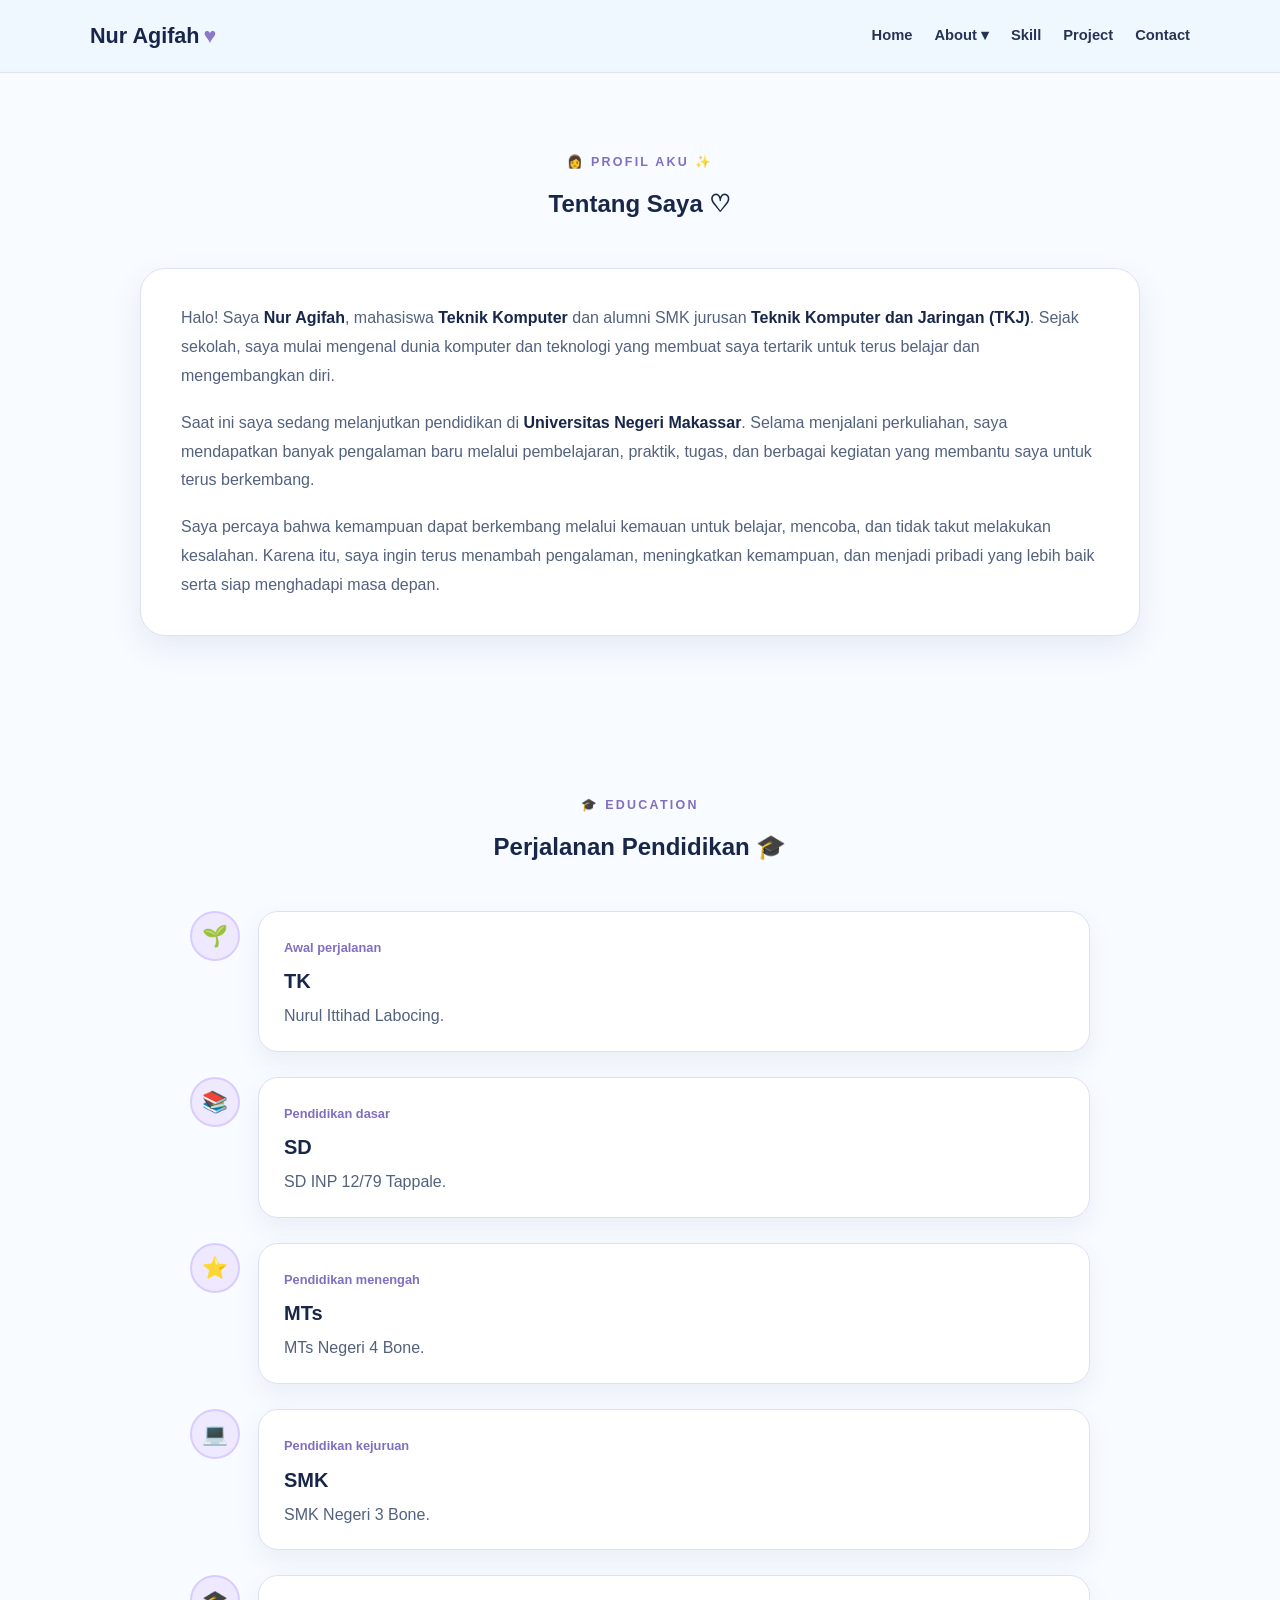
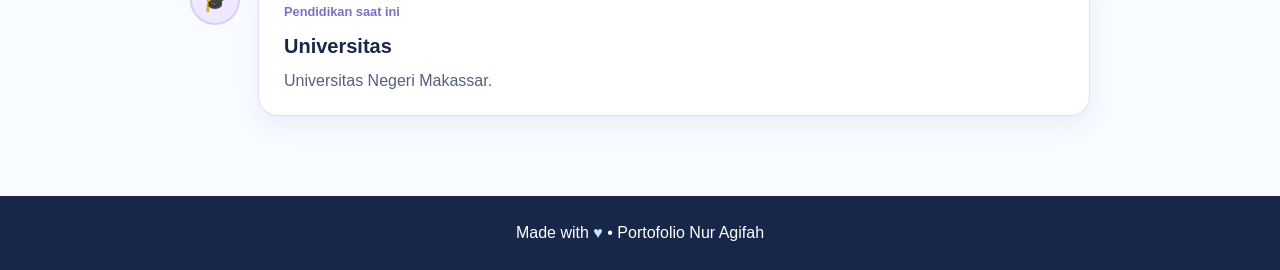
==== commit 99af34c9: "Initial commit" ====
--- a/about.html
+++ b/about.html
@@ -376,5 +376,4 @@
 
 </body>
 
-</html>
-```
+</html>
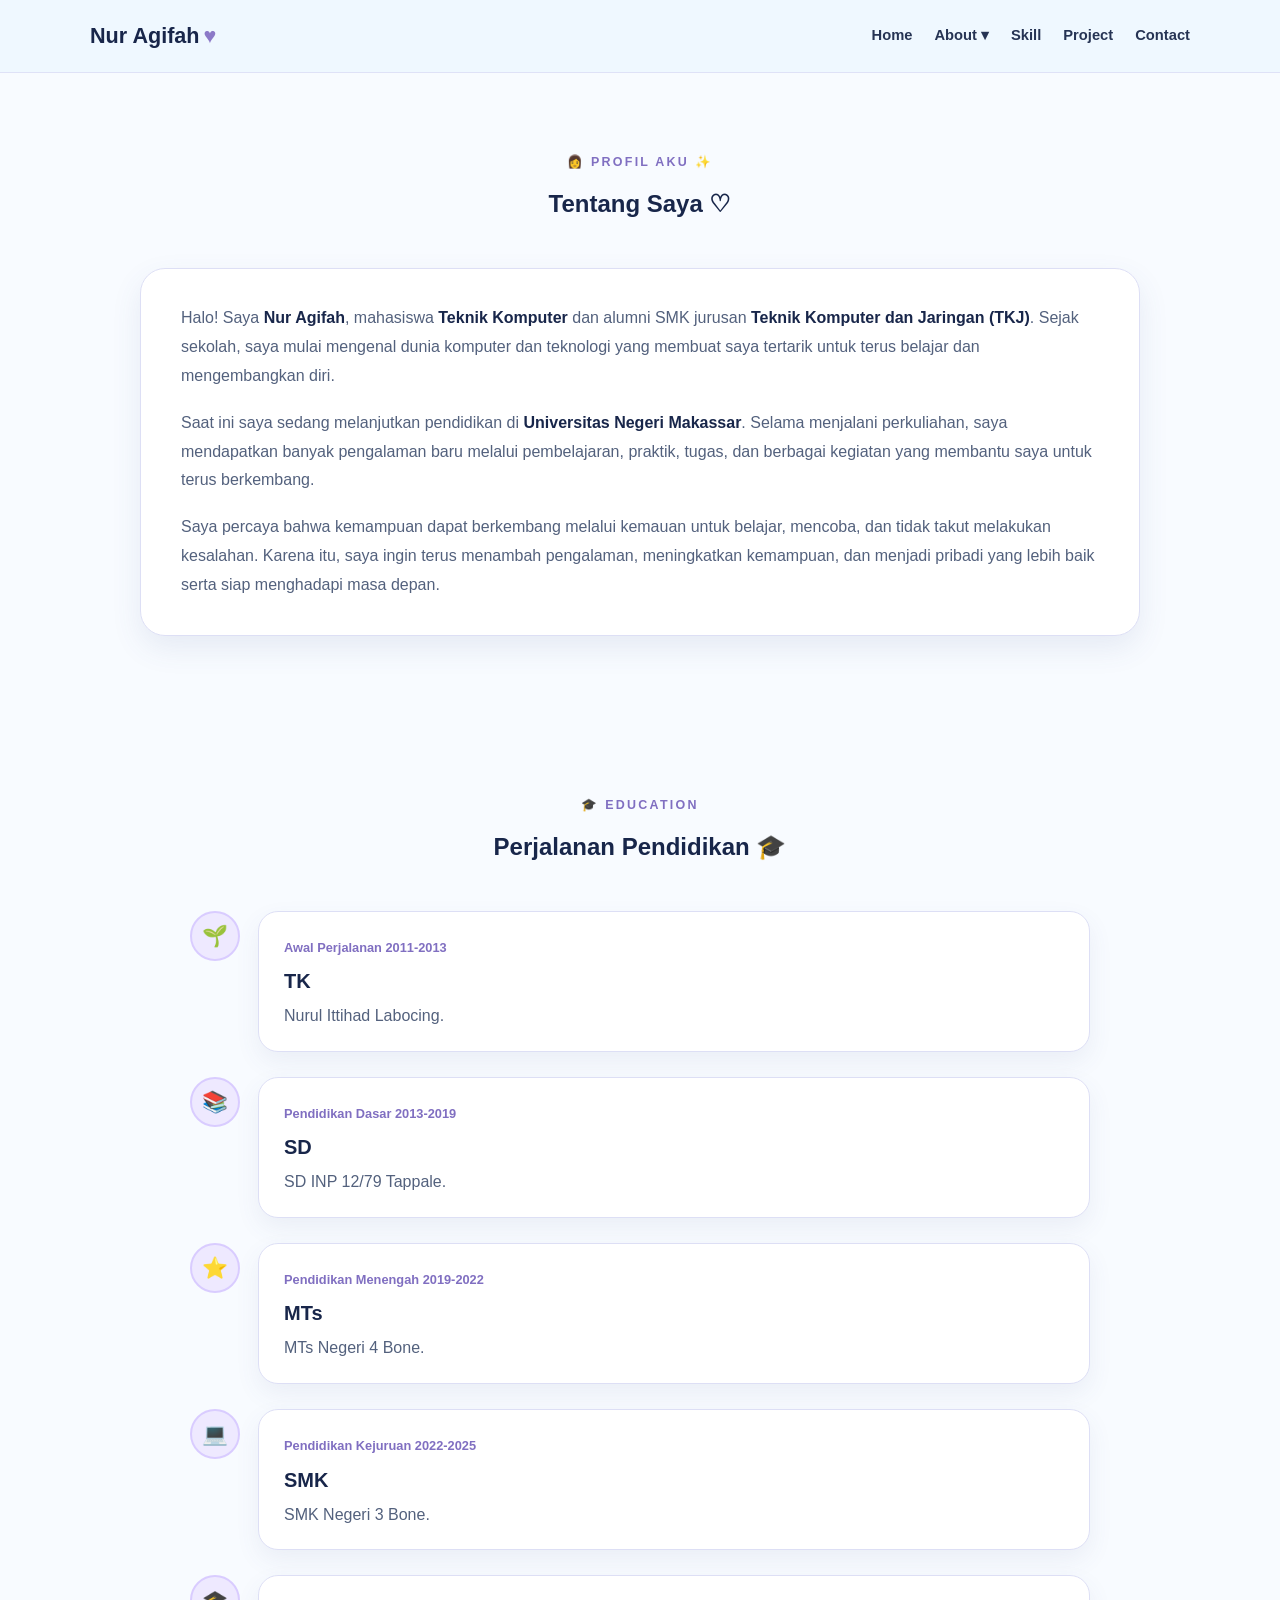
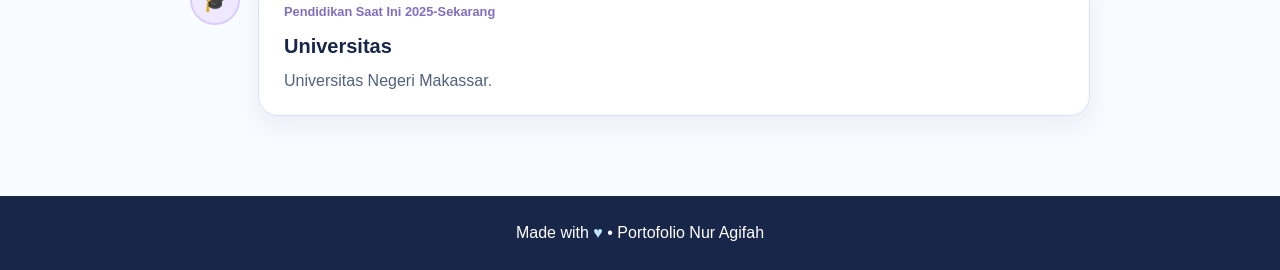
==== commit f188cbad: "Initial commit" ====
--- a/about.html
+++ b/about.html
@@ -213,7 +213,7 @@
         <div class="card">
 
           <span class="period">
-            Awal perjalanan
+            Awal Perjalanan 2011-2013
           </span>
 
           <h3>
@@ -241,7 +241,7 @@
         <div class="card">
 
           <span class="period">
-            Pendidikan dasar
+            Pendidikan Dasar 2013-2019
           </span>
 
           <h3>
@@ -269,7 +269,7 @@
         <div class="card">
 
           <span class="period">
-            Pendidikan menengah
+            Pendidikan Menengah 2019-2022
           </span>
 
           <h3>
@@ -297,7 +297,7 @@
         <div class="card">
 
           <span class="period">
-            Pendidikan kejuruan
+            Pendidikan Kejuruan 2022-2025
           </span>
 
           <h3>
@@ -325,7 +325,7 @@
         <div class="card">
 
           <span class="period">
-            Pendidikan saat ini
+            Pendidikan Saat Ini 2025-Sekarang
           </span>
 
           <h3>
--- a/css/components.css
+++ b/css/components.css
@@ -6,6 +6,12 @@
     background: #f8fbff;
     color: #263454;
     overflow-x: hidden;
+
+    /* Mencegah semua teks diseleksi / disalin */
+    user-select: none;
+    -webkit-user-select: none;
+    -moz-user-select: none;
+    -ms-user-select: none;
 }
 
 .container {
@@ -1588,4 +1594,62 @@
         padding: 18px;
     }
 
+}
+/* ==================================================
+   TOMBOL KEMBALI KE ATAS
+================================================== */
+
+#backToTop {
+    position: fixed;
+
+    right: 25px;
+    bottom: 25px;
+
+    width: 50px;
+    height: 50px;
+
+    border: none;
+    border-radius: 50%;
+
+    background: #18264a;
+    color: #ffffff;
+
+    font-size: 24px;
+    font-weight: bold;
+
+    cursor: pointer;
+
+    opacity: 0;
+    visibility: hidden;
+
+    transform: translateY(15px);
+
+    transition:
+        opacity 0.3s ease,
+        visibility 0.3s ease,
+        transform 0.3s ease,
+        box-shadow 0.3s ease;
+
+    z-index: 999;
+}
+
+
+/* Tombol muncul */
+
+#backToTop.show {
+    opacity: 1;
+    visibility: visible;
+
+    transform: translateY(0);
+}
+
+
+/* Efek saat mouse diarahkan */
+
+#backToTop:hover {
+    transform: translateY(-5px);
+
+    box-shadow:
+        0 10px 25px
+        rgba(24, 38, 74, 0.25);
 }
